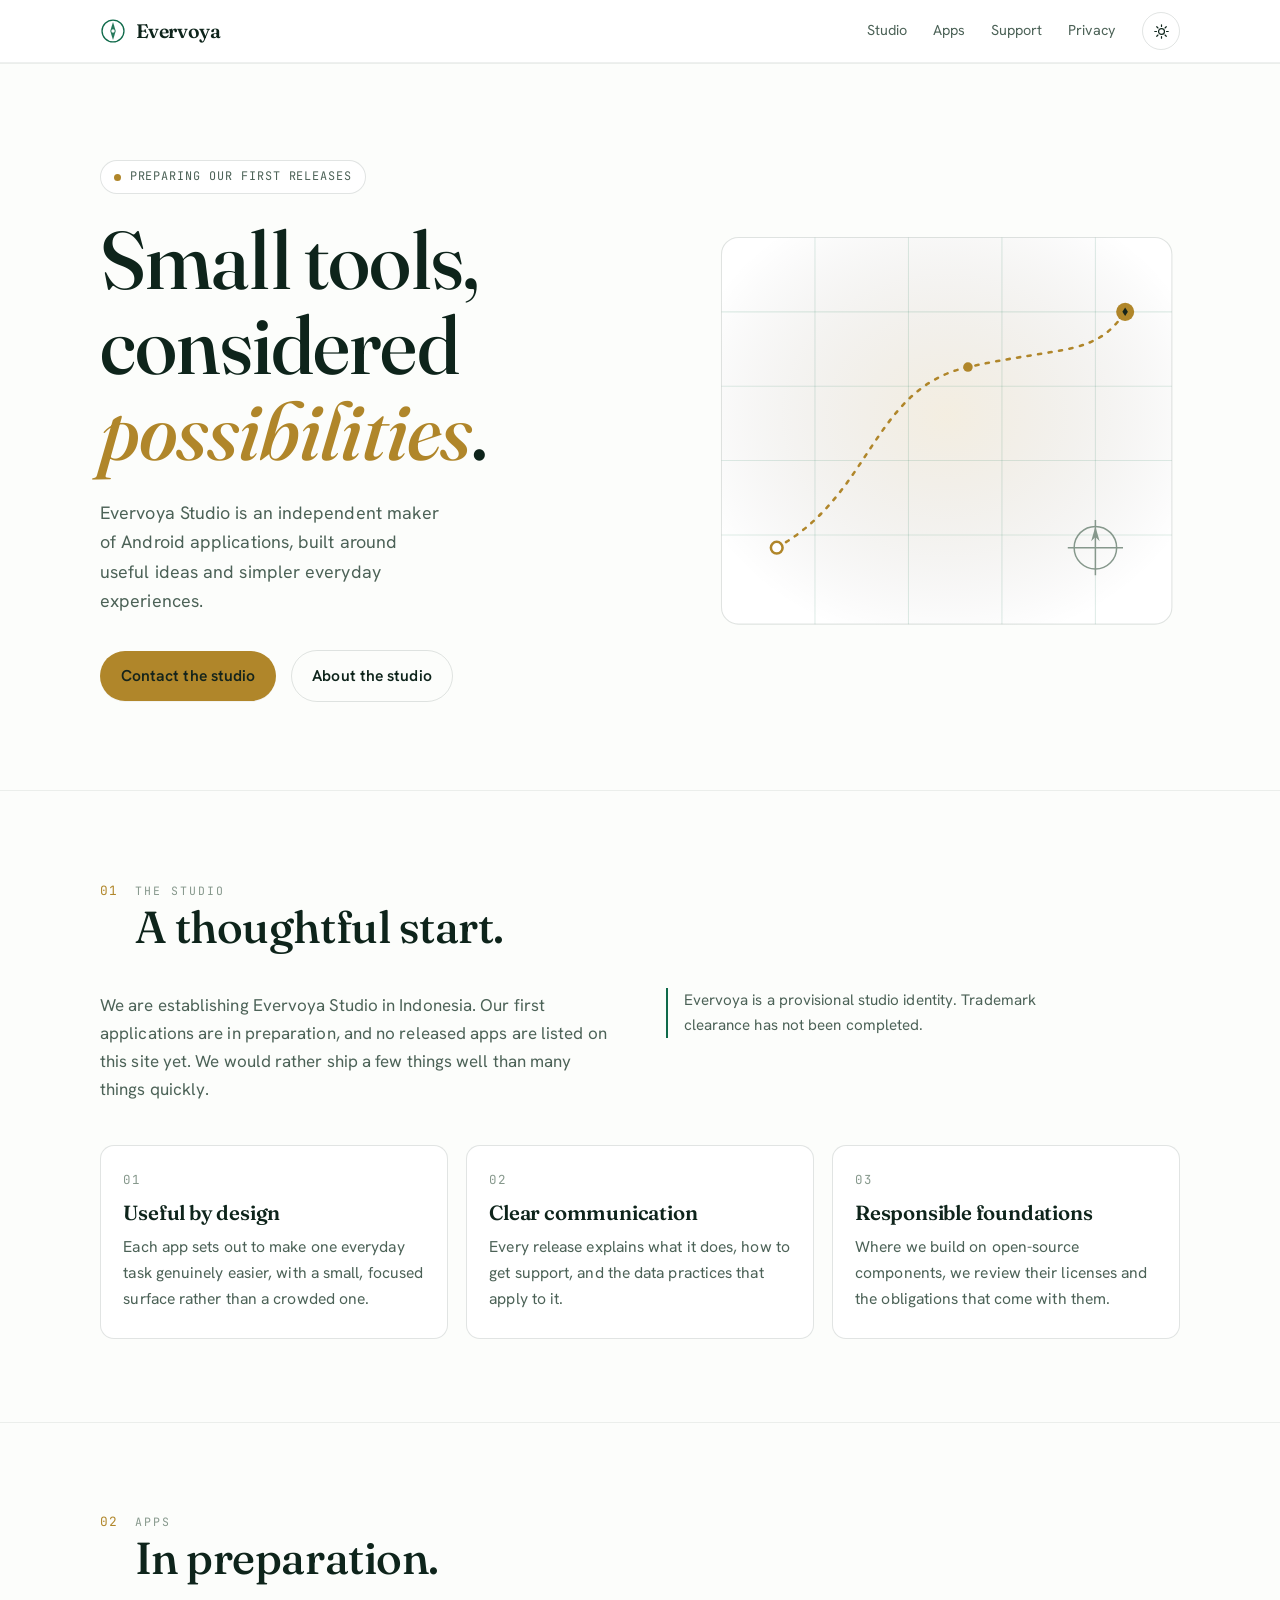
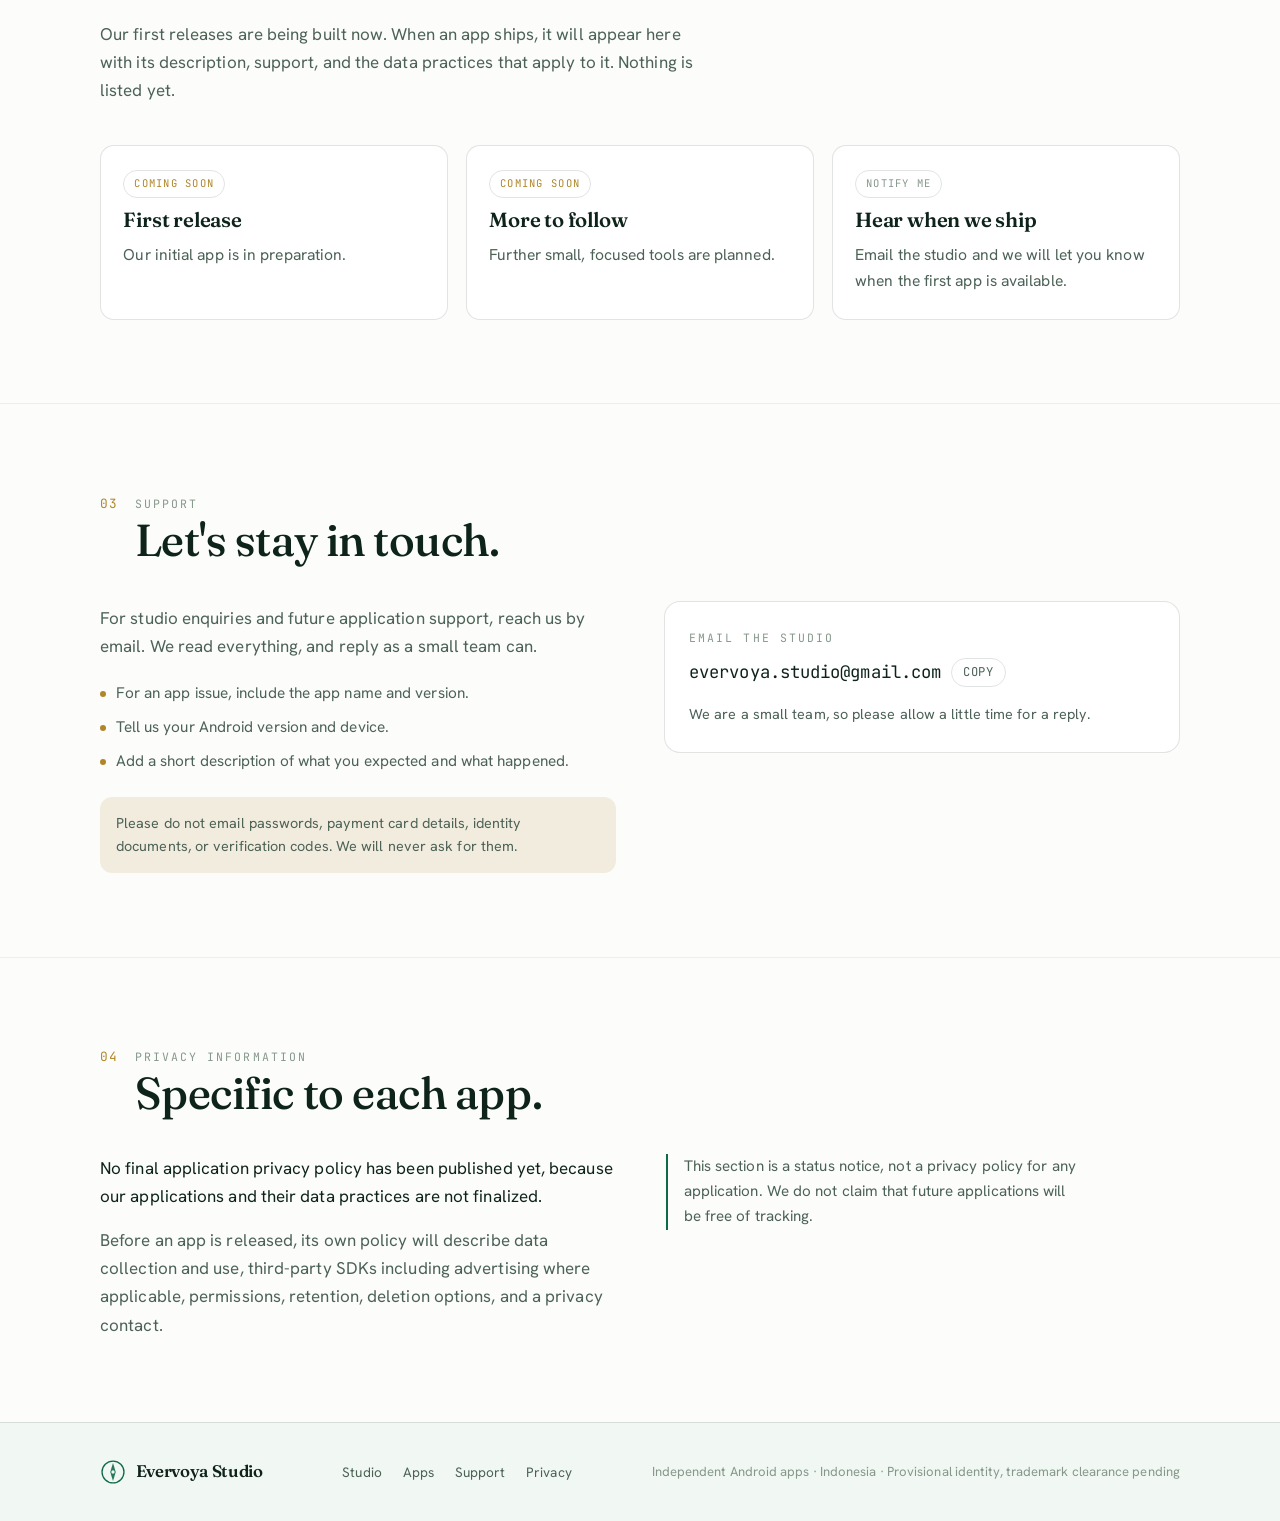
==== index.html @ 3baa5981 "Add Apps (coming soon) section and renumber sections Co-Authored-By: Evervoya Studio <evervoya.studi" ====
<!doctype html>
<html lang="en">
<head>
<meta charset="utf-8">
<meta name="viewport" content="width=device-width, initial-scale=1, viewport-fit=cover">
<meta name="description" content="Evervoya Studio is an independent maker of Android applications, built around useful ideas and simpler everyday experiences.">
<link rel="icon" href="/favicon.svg" type="image/svg+xml">
<meta name="theme-color" content="#FCFDFB" media="(prefers-color-scheme: light)">
<meta name="theme-color" content="#0A1711" media="(prefers-color-scheme: dark)">
<meta property="og:type" content="website">
<meta property="og:site_name" content="Evervoya Studio">
<meta property="og:title" content="Evervoya Studio — Thoughtful everyday apps">
<meta property="og:description" content="An independent maker of Android applications, built around useful ideas and simpler everyday experiences.">
<meta property="og:url" content="https://evervoya.github.io/">
<meta property="og:image" content="https://evervoya.github.io/og-image.png">
<meta property="og:image:width" content="1200">
<meta property="og:image:height" content="630">
<meta property="og:image:alt" content="Evervoya Studio — small tools, considered possibilities.">
<meta name="twitter:card" content="summary_large_image">
<meta name="twitter:title" content="Evervoya Studio">
<meta name="twitter:description" content="Independent Android apps, built around useful ideas and simpler everyday experiences.">
<meta name="twitter:image" content="https://evervoya.github.io/og-image.png">
<style>*{box-sizing:border-box}html{-webkit-text-size-adjust:100%}body{margin:0}img{max-width:100%;height:auto}[hidden]{display:none!important}</style>
<title>Evervoya Studio</title>
<link rel="preconnect" href="https://fonts.googleapis.com">
<link rel="preconnect" href="https://fonts.gstatic.com" crossorigin>
<link rel="stylesheet" href="https://fonts.googleapis.com/css2?family=Fraunces:ital,opsz,wght@0,9..144,400;0,9..144,500;0,9..144,600;1,9..144,400&family=Hanken+Grotesk:wght@400;500;600;700&family=JetBrains+Mono:wght@400;500&display=swap">
<style>
/* Layout: full-width bands, each with an inner .wrap that caps width and holds the side gutter.
   Hero is a two-column grid (statement + navigation-chart motif) that stacks on phones.
   Identity: "voyage" — cool ink grounds, a single warm ember accent, a faint plotted-course chart. */
:root{
  --bg:#FCFDFB; --surface:#FFFFFF; --surface-2:#F1F7F2;
  --fg:#0E241B; --muted:#4C6257; --faint:#86988C;
  --line:rgba(14,36,27,.12); --line-soft:rgba(14,36,27,.065);
  --green:#0F6A4A; --green-soft:rgba(15,106,74,.10);
  --gold:#B0862A; --gold-soft:rgba(176,134,42,.14);
  --accent:#B0862A; --accent-soft:rgba(176,134,42,.14); --on-accent:#15241B;
  --grid:rgba(15,106,74,.13);
  --font-display:"Fraunces",Georgia,"Times New Roman",serif;
  --font-body:"Hanken Grotesk",system-ui,-apple-system,Segoe UI,sans-serif;
  --font-mono:"JetBrains Mono",ui-monospace,SFMono-Regular,Menlo,monospace;
  --maxw:1120px;
}
@media (prefers-color-scheme:dark){:root:not([data-theme="light"]){
  --bg:#0A1711; --surface:#0F1E17; --surface-2:#13251A;
  --fg:#EAF2EC; --muted:#94A89C; --faint:#6F8479;
  --line:rgba(234,242,236,.13); --line-soft:rgba(234,242,236,.07);
  --green:#53B98D; --green-soft:rgba(83,185,141,.14);
  --gold:#D7B458; --gold-soft:rgba(215,180,88,.16);
  --accent:#D7B458; --accent-soft:rgba(215,180,88,.16); --on-accent:#122017;
  --grid:rgba(83,185,141,.12);
  color-scheme:dark;
}}
:root[data-theme="dark"]{
  --bg:#0A1711; --surface:#0F1E17; --surface-2:#13251A;
  --fg:#EAF2EC; --muted:#94A89C; --faint:#6F8479;
  --line:rgba(234,242,236,.13); --line-soft:rgba(234,242,236,.07);
  --green:#53B98D; --green-soft:rgba(83,185,141,.14);
  --gold:#D7B458; --gold-soft:rgba(215,180,88,.16);
  --accent:#D7B458; --accent-soft:rgba(215,180,88,.16); --on-accent:#122017;
  --grid:rgba(83,185,141,.12);
  color-scheme:dark;
}
*{box-sizing:border-box}
body{background:var(--bg);color:var(--fg);font-family:var(--font-body);font-size:1.0625rem;line-height:1.65;-webkit-font-smoothing:antialiased;letter-spacing:.005em}
.wrap{width:100%;max-width:var(--maxw);margin-inline:auto;padding-left:max(20px,env(safe-area-inset-left,0px));padding-right:max(20px,env(safe-area-inset-right,0px))}
h1,h2,h3{font-family:var(--font-display);font-weight:500;text-wrap:balance;line-height:1.05;letter-spacing:-.01em;margin:0}
p{margin:0}
a{color:inherit}
.eyebrow{font-family:var(--font-mono);font-size:.72rem;letter-spacing:.18em;text-transform:uppercase;color:var(--faint)}

/* band painted behind an iOS-style top system bar for the sticky header */
body::before{content:"";position:fixed;inset:0 0 auto;height:env(safe-area-inset-top,0px);z-index:30;background:var(--surface)}

/* header */
header{position:sticky;top:env(safe-area-inset-top,0px);z-index:20;background:color-mix(in srgb,var(--surface) 86%,transparent);backdrop-filter:blur(10px);border-bottom:1px solid var(--line-soft)}
.bar{display:flex;align-items:center;justify-content:space-between;gap:1rem;height:62px}
.brand{display:flex;align-items:center;gap:.6rem;font-family:var(--font-display);font-weight:600;font-size:1.22rem;letter-spacing:-.02em}
.mark{width:26px;height:26px;flex:0 0 auto;color:var(--green)}
nav.links{display:flex;align-items:center;gap:1.6rem}
nav.links a{font-size:.9rem;color:var(--muted);text-decoration:none;transition:color .18s}
nav.links a:hover{color:var(--fg)}
.icon-btn{display:inline-grid;place-items:center;width:38px;height:38px;border:1px solid var(--line);border-radius:999px;background:transparent;color:var(--fg);cursor:pointer;transition:border-color .18s,background .18s}
.icon-btn:hover{border-color:var(--accent);background:var(--accent-soft)}
.icon-btn svg{width:17px;height:17px}
.icon-btn .sun{display:inline}
.icon-btn .moon{display:none}
@media (prefers-color-scheme:dark){:root:not([data-theme="light"]) .icon-btn .sun{display:none}:root:not([data-theme="light"]) .icon-btn .moon{display:inline}}
:root[data-theme="dark"] .icon-btn .sun{display:none}
:root[data-theme="dark"] .icon-btn .moon{display:inline}
:root[data-theme="light"] .icon-btn .sun{display:inline}
:root[data-theme="light"] .icon-btn .moon{display:none}

/* hero */
.hero{padding-block:clamp(3.2rem,8vw,6rem) clamp(3rem,7vw,5.5rem)}
.hero-grid{display:grid;grid-template-columns:1.08fr .92fr;gap:clamp(2rem,5vw,4rem);align-items:center}
.status{display:inline-flex;align-items:center;gap:.55rem;font-family:var(--font-mono);font-size:.74rem;letter-spacing:.08em;text-transform:uppercase;color:var(--muted);border:1px solid var(--line);border-radius:999px;padding:.4rem .8rem;background:var(--surface)}
.status .dot{width:7px;height:7px;border-radius:50%;background:var(--accent);box-shadow:0 0 0 0 var(--accent-soft)}
@media (prefers-reduced-motion:no-preference){.status .dot{animation:pulse 2.6s ease-out infinite}}
@keyframes pulse{0%{box-shadow:0 0 0 0 var(--accent-soft)}70%{box-shadow:0 0 0 9px transparent}100%{box-shadow:0 0 0 0 transparent}}
.hero h1{font-size:clamp(2.7rem,7.2vw,5.1rem);margin-top:1.4rem}
.hero h1 em{font-style:italic;color:var(--accent)}
.lead{margin-top:1.5rem;max-width:34ch;color:var(--muted);font-size:1.12rem}
.cta-row{margin-top:2.1rem;display:flex;flex-wrap:wrap;gap:.9rem;align-items:center}
.btn{display:inline-flex;align-items:center;gap:.5rem;font-weight:600;font-size:.98rem;text-decoration:none;border-radius:999px;padding:.78rem 1.3rem;transition:transform .16s,box-shadow .2s,background .2s}
.btn-primary{background:var(--accent);color:var(--on-accent);box-shadow:0 1px 0 rgba(0,0,0,.04)}
.btn-primary:hover{transform:translateY(-1px);box-shadow:0 8px 22px -10px var(--accent)}
.btn-ghost{color:var(--fg);border:1px solid var(--line)}
.btn-ghost:hover{border-color:var(--accent)}
.chart{width:100%;max-width:100%;height:auto;display:block}

/* sections */
section{border-top:1px solid var(--line-soft)}
.section-pad{padding-block:clamp(3.2rem,7vw,5.2rem)}
.sec-head{display:flex;align-items:baseline;gap:1rem;flex-wrap:wrap;margin-bottom:2.4rem}
.sec-head .num{font-family:var(--font-mono);font-size:.8rem;color:var(--accent);letter-spacing:.1em}
.sec-head h2{font-size:clamp(1.9rem,4.2vw,2.8rem)}
.sec-sub{color:var(--muted);max-width:60ch;margin-top:.2rem}
.lede-grid{display:grid;grid-template-columns:1fr 1fr;gap:clamp(1.6rem,4vw,3.4rem);align-items:start}
.note{font-size:.95rem;color:var(--muted);border-left:2px solid var(--green);padding-left:1rem;max-width:46ch}

/* principles */
.cards{display:grid;grid-template-columns:repeat(3,1fr);gap:1.1rem;margin-top:2.6rem}
.card{background:var(--surface);border:1px solid var(--line);border-radius:14px;padding:1.5rem 1.4rem 1.6rem;display:flex;flex-direction:column;gap:.7rem;min-width:0}
.card .k{font-family:var(--font-mono);font-size:.78rem;color:var(--faint);letter-spacing:.12em}
.card h3{font-size:1.28rem;font-weight:600}
.card p{color:var(--muted);font-size:.98rem}

/* support */
.contact{display:grid;grid-template-columns:1fr 1fr;gap:clamp(1.6rem,4vw,3rem);align-items:start}
.email-card{background:var(--surface);border:1px solid var(--line);border-radius:16px;padding:1.6rem 1.5rem}
.email-card .eyebrow{display:block;margin-bottom:.7rem}
.email-row{display:flex;align-items:center;gap:.6rem;flex-wrap:wrap}
#emailText{font-family:var(--font-mono);font-size:1.08rem;color:var(--fg);word-break:break-all}
.copy{display:inline-flex;align-items:center;gap:.4rem;font-family:var(--font-mono);font-size:.76rem;letter-spacing:.06em;text-transform:uppercase;border:1px solid var(--line);background:transparent;color:var(--muted);border-radius:999px;padding:.34rem .7rem;cursor:pointer;transition:border-color .18s,color .18s}
.copy:hover{border-color:var(--accent);color:var(--fg)}
.checklist{margin:1.3rem 0 0;padding:0;list-style:none;display:flex;flex-direction:column;gap:.55rem}
.checklist li{display:flex;gap:.6rem;align-items:flex-start;color:var(--muted);font-size:.96rem}
.checklist li::before{content:"";width:6px;height:6px;border-radius:50%;background:var(--accent);margin-top:.62rem;flex:0 0 auto}
.warn{margin-top:1.4rem;font-size:.9rem;color:var(--muted);background:var(--accent-soft);border-radius:12px;padding:.9rem 1rem}

/* privacy */
.privacy p+p{margin-top:1rem}
.privacy .muted{color:var(--muted)}

/* footer */
footer{border-top:1px solid var(--line);background:var(--surface-2)}
.foot{display:flex;flex-wrap:wrap;gap:1rem 2rem;justify-content:space-between;align-items:center;padding-block:2.2rem}
.foot small{color:var(--faint);font-size:.82rem}
.foot .brand{font-size:1.05rem}
.foot-links{display:flex;gap:1.3rem}
.foot-links a{font-size:.85rem;color:var(--muted);text-decoration:none}
.foot-links a:hover{color:var(--fg)}

@media (max-width:860px){
  .hero-grid{grid-template-columns:1fr}
  .chart{order:-1;max-width:420px;margin-inline:auto}
  .lede-grid,.contact{grid-template-columns:1fr}
  .cards{grid-template-columns:1fr}
  nav.links a[data-opt]{display:none}
}
:focus-visible{outline:2px solid var(--accent);outline-offset:2px;border-radius:4px}
</style>

</head>
<body>
<header>
  <div class="wrap bar">
    <span class="brand">
      <svg class="mark" viewBox="0 0 32 32" fill="none" aria-hidden="true">
        <circle cx="16" cy="16" r="13.5" stroke="currentColor" stroke-width="1.6"/>
        <path d="M16 5 L19.4 16 L16 27 L12.6 16 Z" fill="currentColor" opacity="0.9"/>
        <circle cx="16" cy="16" r="2.1" style="fill:var(--surface)"/>
      </svg>
      Evervoya
    </span>
    <nav class="links">
      <a href="#studio" data-opt>Studio</a>
      <a href="#apps" data-opt>Apps</a>
      <a href="#support">Support</a>
      <a href="#privacy" data-opt>Privacy</a>
      <button id="theme" class="icon-btn" type="button" aria-label="Switch theme">
        <svg class="sun" viewBox="0 0 24 24" fill="none" stroke="currentColor" stroke-width="1.7" stroke-linecap="round"><circle cx="12" cy="12" r="4.2"/><path d="M12 2.5v2.4M12 19.1v2.4M21.5 12h-2.4M4.9 12H2.5M18.7 5.3l-1.7 1.7M7 17l-1.7 1.7M18.7 18.7 17 17M7 7 5.3 5.3"/></svg>
        <svg class="moon" viewBox="0 0 24 24" fill="none" stroke="currentColor" stroke-width="1.7" stroke-linecap="round" stroke-linejoin="round"><path d="M20 14.5A8 8 0 1 1 9.5 4a6.3 6.3 0 0 0 10.5 10.5Z"/></svg>
      </button>
    </nav>
  </div>
</header>

<main>
  <section class="hero">
    <div class="wrap hero-grid">
      <div class="hero-text">
        <span class="status"><span class="dot"></span>Preparing our first releases</span>
        <h1>Small tools,<br>considered <em>possibilities</em>.</h1>
        <p class="lead">Evervoya Studio is an independent maker of Android applications, built around useful ideas and simpler everyday experiences.</p>
        <div class="cta-row">
          <a class="btn btn-primary" href="#support">Contact the studio</a>
          <a class="btn btn-ghost" href="#studio">About the studio</a>
        </div>
      </div>
      <svg class="chart" viewBox="0 0 440 380" role="img" aria-label="A plotted course across a navigation chart">
        <defs>
          <radialGradient id="halo" cx="50%" cy="46%" r="60%">
            <stop offset="0%" style="stop-color:var(--accent-soft)"/>
            <stop offset="100%" style="stop-color:transparent"/>
          </radialGradient>
        </defs>
        <rect x="8" y="8" width="424" height="364" rx="16" style="fill:var(--surface);stroke:var(--line)"/>
        <rect x="8" y="8" width="424" height="364" rx="16" fill="url(#halo)"/>
        <g style="stroke:var(--grid)" stroke-width="1">
          <line x1="8" y1="78" x2="432" y2="78"/><line x1="8" y1="148" x2="432" y2="148"/>
          <line x1="8" y1="218" x2="432" y2="218"/><line x1="8" y1="288" x2="432" y2="288"/>
          <line x1="96" y1="8" x2="96" y2="372"/><line x1="184" y1="8" x2="184" y2="372"/>
          <line x1="272" y1="8" x2="272" y2="372"/><line x1="360" y1="8" x2="360" y2="372"/>
        </g>
        <path d="M60 300 C 150 250, 150 150, 240 130 S 360 120, 388 78" style="fill:none;stroke:var(--accent)" stroke-width="2.4" stroke-linecap="round" stroke-dasharray="3 7"/>
        <circle cx="60" cy="300" r="5.5" style="fill:var(--surface);stroke:var(--accent)" stroke-width="2.4"/>
        <circle cx="240" cy="130" r="4.5" style="fill:var(--accent)"/>
        <g transform="translate(388 78)">
          <circle r="8.5" style="fill:var(--accent)"/>
          <path d="M0 -4 L2.6 0 L0 4 L-2.6 0 Z" style="fill:var(--on-accent)"/>
        </g>
        <g transform="translate(360 300)" style="stroke:var(--faint);fill:none" stroke-width="1.4">
          <circle r="20"/><path d="M0 -26 L0 26 M-26 0 L26 0"/><path d="M0 -20 L4 -6 L0 -10 L-4 -6 Z" style="fill:var(--faint);stroke:none"/>
        </g>
      </svg>
    </div>
  </section>

  <section id="studio">
    <div class="wrap section-pad">
      <div class="sec-head">
        <span class="num">01</span>
        <div>
          <span class="eyebrow">The studio</span>
          <h2>A thoughtful start.</h2>
        </div>
      </div>
      <div class="lede-grid">
        <p class="sec-sub">We are establishing Evervoya Studio in Indonesia. Our first applications are in preparation, and no released apps are listed on this site yet. We would rather ship a few things well than many things quickly.</p>
        <p class="note">Evervoya is a provisional studio identity. Trademark clearance has not been completed.</p>
      </div>
      <div class="cards">
        <div class="card">
          <span class="k">01</span>
          <h3>Useful by design</h3>
          <p>Each app sets out to make one everyday task genuinely easier, with a small, focused surface rather than a crowded one.</p>
        </div>
        <div class="card">
          <span class="k">02</span>
          <h3>Clear communication</h3>
          <p>Every release explains what it does, how to get support, and the data practices that apply to it.</p>
        </div>
        <div class="card">
          <span class="k">03</span>
          <h3>Responsible foundations</h3>
          <p>Where we build on open-source components, we review their licenses and the obligations that come with them.</p>
        </div>
      </div>
    </div>
  </section>

  <section id="apps">
    <div class="wrap section-pad">
      <div class="sec-head">
        <span class="num">02</span>
        <div>
          <span class="eyebrow">Apps</span>
          <h2>In preparation.</h2>
        </div>
      </div>
      <p class="sec-sub">Our first releases are being built now. When an app ships, it will appear here with its description, support, and the data practices that apply to it. Nothing is listed yet.</p>
      <div class="cards">
        <div class="card">
          <span style="display:inline-flex;align-self:flex-start;font-family:var(--font-mono);font-size:.66rem;letter-spacing:.12em;text-transform:uppercase;color:var(--accent);border:1px solid var(--line);border-radius:999px;padding:.26rem .62rem">Coming soon</span>
          <h3>First release</h3>
          <p>Our initial app is in preparation.</p>
        </div>
        <div class="card">
          <span style="display:inline-flex;align-self:flex-start;font-family:var(--font-mono);font-size:.66rem;letter-spacing:.12em;text-transform:uppercase;color:var(--accent);border:1px solid var(--line);border-radius:999px;padding:.26rem .62rem">Coming soon</span>
          <h3>More to follow</h3>
          <p>Further small, focused tools are planned.</p>
        </div>
        <div class="card">
          <span style="display:inline-flex;align-self:flex-start;font-family:var(--font-mono);font-size:.66rem;letter-spacing:.12em;text-transform:uppercase;color:var(--faint);border:1px solid var(--line);border-radius:999px;padding:.26rem .62rem">Notify me</span>
          <h3>Hear when we ship</h3>
          <p>Email the studio and we will let you know when the first app is available.</p>
        </div>
      </div>
    </div>
  </section>

  <section id="support">
    <div class="wrap section-pad">
      <div class="sec-head">
        <span class="num">03</span>
        <div>
          <span class="eyebrow">Support</span>
          <h2>Let's stay in touch.</h2>
        </div>
      </div>
      <div class="contact">
        <div>
          <p class="sec-sub">For studio enquiries and future application support, reach us by email. We read everything, and reply as a small team can.</p>
          <ul class="checklist">
            <li>For an app issue, include the app name and version.</li>
            <li>Tell us your Android version and device.</li>
            <li>Add a short description of what you expected and what happened.</li>
          </ul>
          <p class="warn">Please do not email passwords, payment card details, identity documents, or verification codes. We will never ask for them.</p>
        </div>
        <div class="email-card">
          <span class="eyebrow">Email the studio</span>
          <div class="email-row">
            <span id="emailText">evervoya.studio@gmail.com</span>
            <button id="copyEmail" class="copy" type="button"><span class="copy-label">Copy</span></button>
          </div>
          <p style="color:var(--muted);font-size:.9rem;margin-top:1rem">We are a small team, so please allow a little time for a reply.</p>
        </div>
      </div>
    </div>
  </section>

  <section id="privacy">
    <div class="wrap section-pad privacy">
      <div class="sec-head">
        <span class="num">04</span>
        <div>
          <span class="eyebrow">Privacy information</span>
          <h2>Specific to each app.</h2>
        </div>
      </div>
      <div class="lede-grid">
        <div>
          <p>No final application privacy policy has been published yet, because our applications and their data practices are not finalized.</p>
          <p class="muted">Before an app is released, its own policy will describe data collection and use, third-party SDKs including advertising where applicable, permissions, retention, deletion options, and a privacy contact.</p>
        </div>
        <p class="note">This section is a status notice, not a privacy policy for any application. We do not claim that future applications will be free of tracking.</p>
      </div>
    </div>
  </section>
</main>

<footer>
  <div class="wrap foot">
    <span class="brand">
      <svg class="mark" viewBox="0 0 32 32" fill="none" aria-hidden="true"><circle cx="16" cy="16" r="13.5" stroke="currentColor" stroke-width="1.6"/><path d="M16 5 L19.4 16 L16 27 L12.6 16 Z" fill="currentColor" opacity="0.9"/><circle cx="16" cy="16" r="2.1" style="fill:var(--surface-2)"/></svg>
      Evervoya Studio
    </span>
    <div class="foot-links">
      <a href="#studio">Studio</a>
      <a href="#apps">Apps</a>
      <a href="#support">Support</a>
      <a href="#privacy">Privacy</a>
    </div>
    <small>Independent Android apps · Indonesia · Provisional identity, trademark clearance pending</small>
  </div>
</footer>

<script>
(function(){
  var root=document.documentElement;
  function stored(){try{return localStorage.getItem('ev-theme')}catch(e){return null}}
  function save(v){try{localStorage.setItem('ev-theme',v)}catch(e){}}
  var s=stored(); if(s==='light'||s==='dark'){root.setAttribute('data-theme',s)}
  function current(){
    var a=root.getAttribute('data-theme'); if(a) return a;
    return (window.matchMedia&&window.matchMedia('(prefers-color-scheme: dark)').matches)?'dark':'light';
  }
  var btn=document.getElementById('theme');
  if(btn) btn.addEventListener('click',function(){
    var next=current()==='dark'?'light':'dark';
    root.setAttribute('data-theme',next); save(next);
  });
  var copy=document.getElementById('copyEmail');
  function selectEmail(){var el=document.getElementById('emailText');if(!el)return;try{var r=document.createRange();r.selectNodeContents(el);var sel=window.getSelection();sel.removeAllRanges();sel.addRange(r)}catch(e){}}
  if(copy) copy.addEventListener('click',function(){
    var email='evervoya.studio@gmail.com';
    var lab=copy.querySelector('.copy-label');
    var done=function(){ if(lab){var o=lab.textContent;lab.textContent='Copied';setTimeout(function(){lab.textContent=o},1600)} };
    if(navigator.clipboard&&navigator.clipboard.writeText){navigator.clipboard.writeText(email).then(done).catch(selectEmail)}else{selectEmail()}
  });
})();
</script>

</body>
</html>
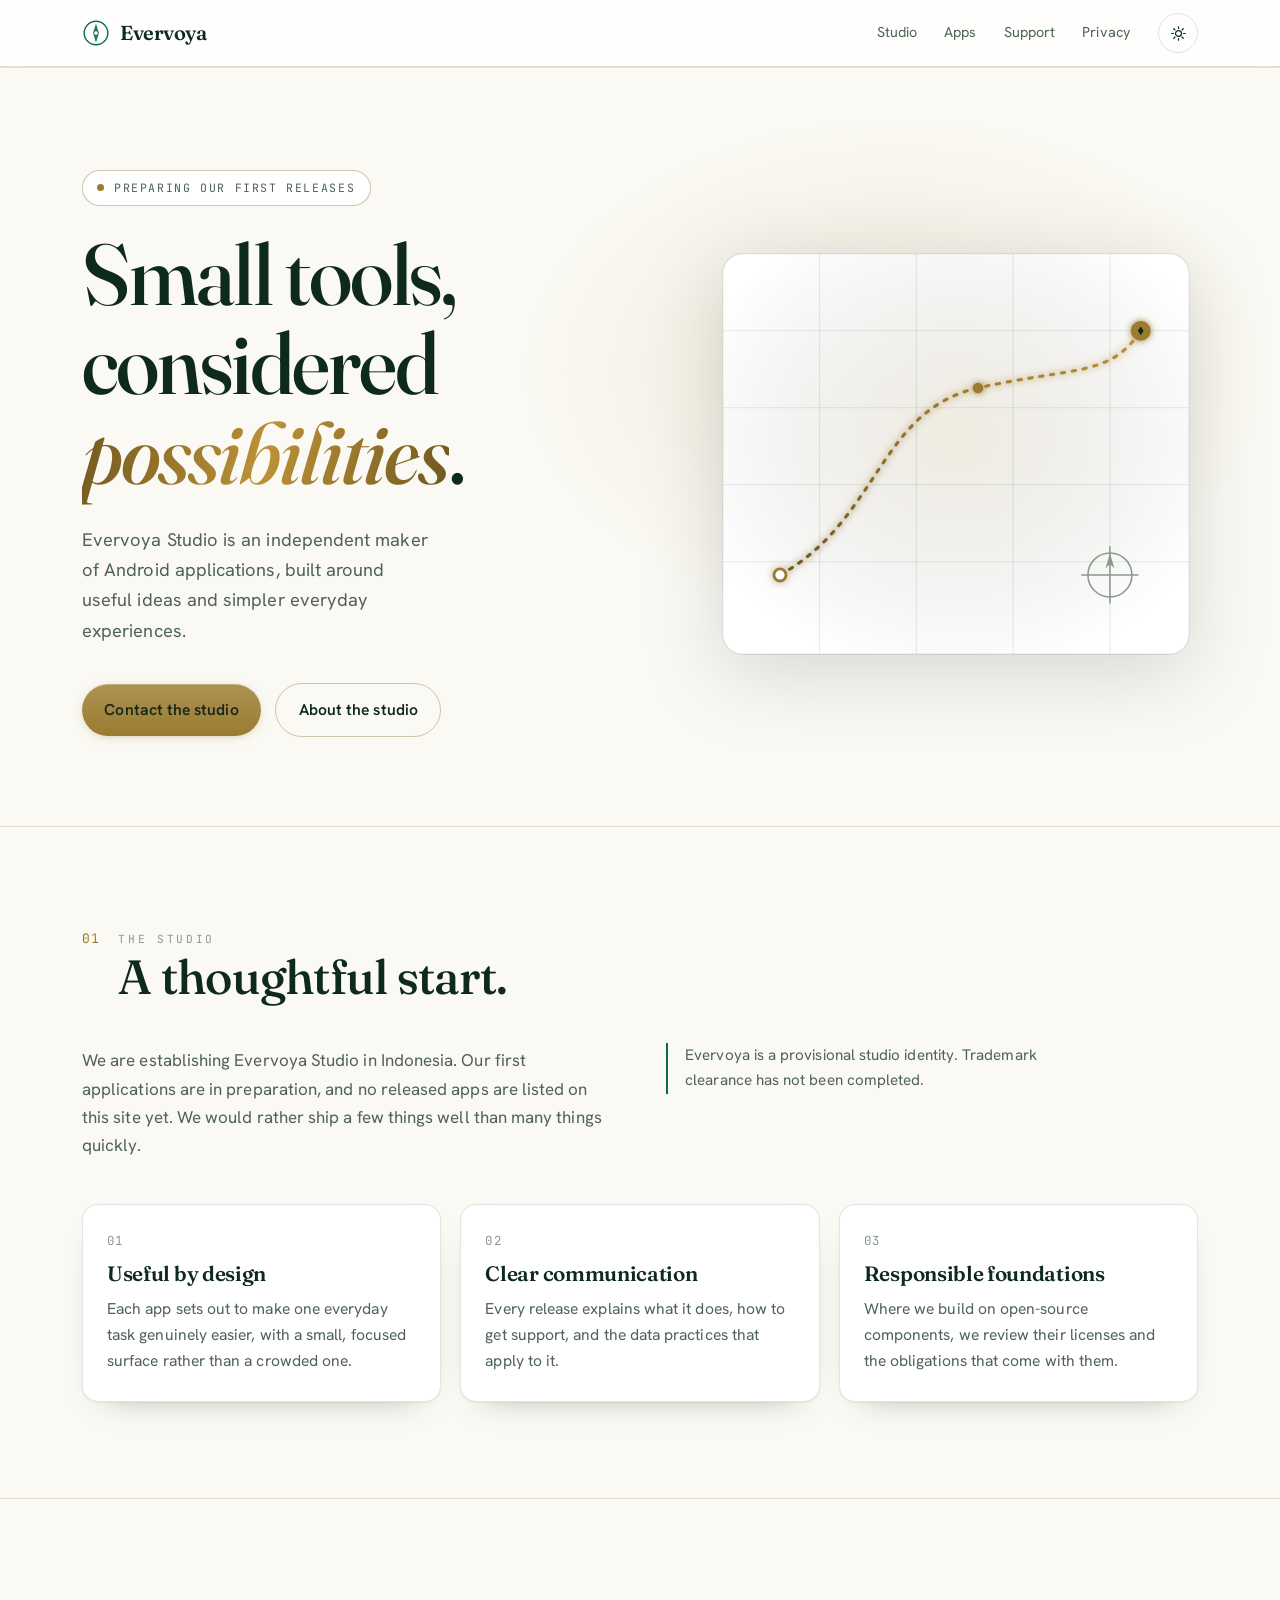
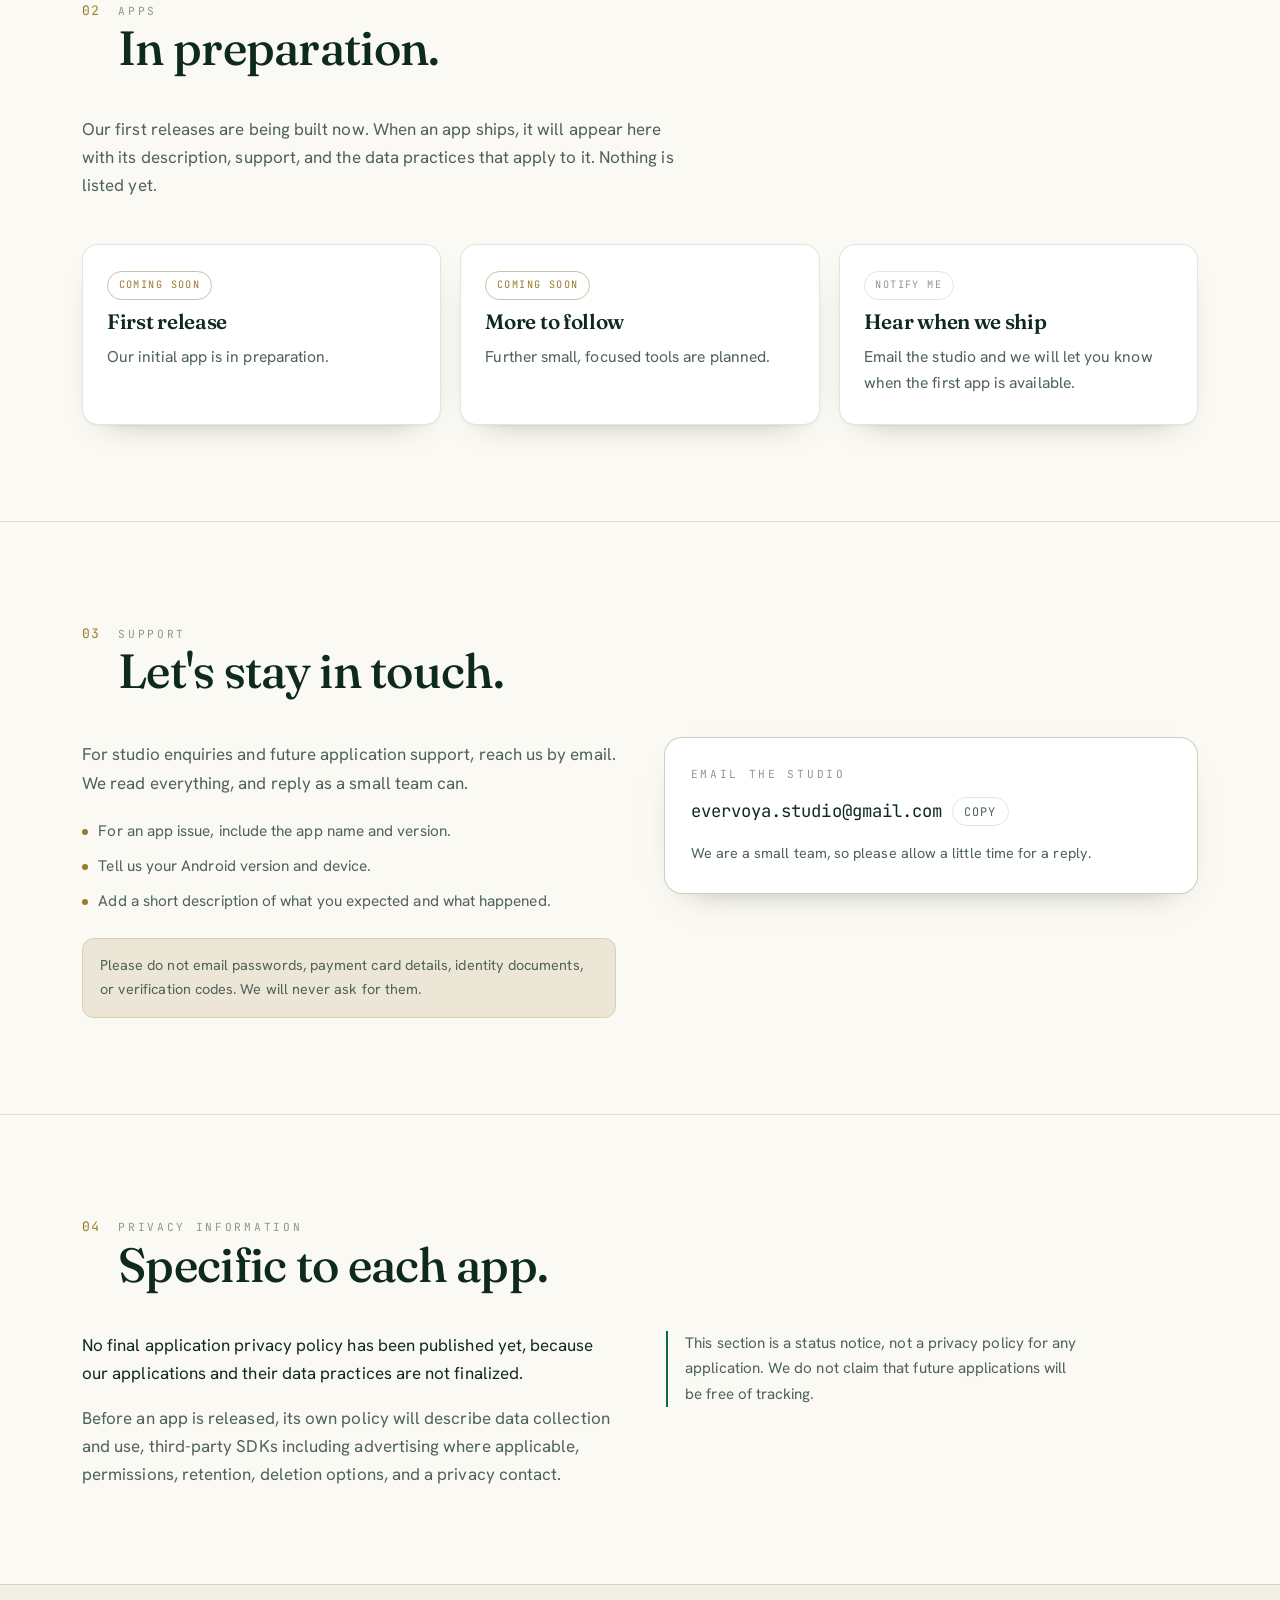
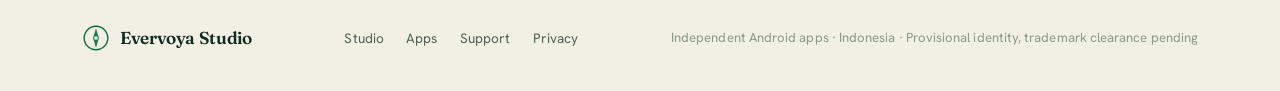
==== commit e338fa2e: "Elevate visual design to a luxe emerald-and-gold identity Deeper jewel-emerald palette, metallic gol" ====
--- a/index.html
+++ b/index.html
@@ -5,8 +5,8 @@
 <meta name="viewport" content="width=device-width, initial-scale=1, viewport-fit=cover">
 <meta name="description" content="Evervoya Studio is an independent maker of Android applications, built around useful ideas and simpler everyday experiences.">
 <link rel="icon" href="/favicon.svg" type="image/svg+xml">
-<meta name="theme-color" content="#FCFDFB" media="(prefers-color-scheme: light)">
-<meta name="theme-color" content="#0A1711" media="(prefers-color-scheme: dark)">
+<meta name="theme-color" content="#FAF9F3" media="(prefers-color-scheme: light)">
+<meta name="theme-color" content="#07140E" media="(prefers-color-scheme: dark)">
 <meta property="og:type" content="website">
 <meta property="og:site_name" content="Evervoya Studio">
 <meta property="og:title" content="Evervoya Studio — Thoughtful everyday apps">
@@ -26,63 +26,72 @@
 <link rel="preconnect" href="https://fonts.gstatic.com" crossorigin>
 <link rel="stylesheet" href="https://fonts.googleapis.com/css2?family=Fraunces:ital,opsz,wght@0,9..144,400;0,9..144,500;0,9..144,600;1,9..144,400&family=Hanken+Grotesk:wght@400;500;600;700&family=JetBrains+Mono:wght@400;500&display=swap">
 <style>
-/* Layout: full-width bands, each with an inner .wrap that caps width and holds the side gutter.
-   Hero is a two-column grid (statement + navigation-chart motif) that stacks on phones.
-   Identity: "voyage" — cool ink grounds, a single warm ember accent, a faint plotted-course chart. */
+/* Luxe identity: emerald jewel grounds, white/ivory, metallic gold foil accents.
+   Full-width bands; each band's inner .wrap caps width and holds the side gutter.
+   Hero = statement + a gilded "prosperity ascent" chart; stacks on phones. */
 :root{
-  --bg:#FCFDFB; --surface:#FFFFFF; --surface-2:#F1F7F2;
-  --fg:#0E241B; --muted:#4C6257; --faint:#86988C;
-  --line:rgba(14,36,27,.12); --line-soft:rgba(14,36,27,.065);
-  --green:#0F6A4A; --green-soft:rgba(15,106,74,.10);
-  --gold:#B0862A; --gold-soft:rgba(176,134,42,.14);
-  --accent:#B0862A; --accent-soft:rgba(176,134,42,.14); --on-accent:#15241B;
-  --grid:rgba(15,106,74,.13);
+  --bg:#FAF9F3; --surface:#FFFFFF; --surface-2:#F2EFE4;
+  --fg:#0E2A1E; --muted:#4E6257; --faint:#8A9A8E;
+  --line:rgba(14,42,30,.12); --line-soft:rgba(14,42,30,.06);
+  --green:#0C6B49; --green-soft:rgba(12,107,73,.10);
+  --gold:#9A7B2E; --gold-soft:rgba(154,123,46,.14);
+  --gold-1:#6F571E; --gold-2:#BC9238;
+  --accent:#9A7B2E; --accent-soft:rgba(154,123,46,.14); --on-accent:#17271B;
+  --grid:rgba(12,107,73,.12);
   --font-display:"Fraunces",Georgia,"Times New Roman",serif;
   --font-body:"Hanken Grotesk",system-ui,-apple-system,Segoe UI,sans-serif;
   --font-mono:"JetBrains Mono",ui-monospace,SFMono-Regular,Menlo,monospace;
-  --maxw:1120px;
+  --maxw:1160px;
 }
 @media (prefers-color-scheme:dark){:root:not([data-theme="light"]){
-  --bg:#0A1711; --surface:#0F1E17; --surface-2:#13251A;
-  --fg:#EAF2EC; --muted:#94A89C; --faint:#6F8479;
-  --line:rgba(234,242,236,.13); --line-soft:rgba(234,242,236,.07);
-  --green:#53B98D; --green-soft:rgba(83,185,141,.14);
-  --gold:#D7B458; --gold-soft:rgba(215,180,88,.16);
-  --accent:#D7B458; --accent-soft:rgba(215,180,88,.16); --on-accent:#122017;
-  --grid:rgba(83,185,141,.12);
+  --bg:#07140E; --surface:#0C1C14; --surface-2:#10251A;
+  --fg:#EDF3EE; --muted:#93A89C; --faint:#6E8378;
+  --line:rgba(237,243,238,.12); --line-soft:rgba(237,243,238,.06);
+  --green:#56C091; --green-soft:rgba(86,192,145,.14);
+  --gold:#D8B45A; --gold-soft:rgba(216,180,90,.16);
+  --gold-1:#C49C40; --gold-2:#F5E39E;
+  --accent:#D8B45A; --accent-soft:rgba(216,180,90,.16); --on-accent:#10201A;
+  --grid:rgba(86,192,145,.11);
   color-scheme:dark;
 }}
 :root[data-theme="dark"]{
-  --bg:#0A1711; --surface:#0F1E17; --surface-2:#13251A;
-  --fg:#EAF2EC; --muted:#94A89C; --faint:#6F8479;
-  --line:rgba(234,242,236,.13); --line-soft:rgba(234,242,236,.07);
-  --green:#53B98D; --green-soft:rgba(83,185,141,.14);
-  --gold:#D7B458; --gold-soft:rgba(215,180,88,.16);
-  --accent:#D7B458; --accent-soft:rgba(215,180,88,.16); --on-accent:#122017;
-  --grid:rgba(83,185,141,.12);
+  --bg:#07140E; --surface:#0C1C14; --surface-2:#10251A;
+  --fg:#EDF3EE; --muted:#93A89C; --faint:#6E8378;
+  --line:rgba(237,243,238,.12); --line-soft:rgba(237,243,238,.06);
+  --green:#56C091; --green-soft:rgba(86,192,145,.14);
+  --gold:#D8B45A; --gold-soft:rgba(216,180,90,.16);
+  --gold-1:#C49C40; --gold-2:#F5E39E;
+  --accent:#D8B45A; --accent-soft:rgba(216,180,90,.16); --on-accent:#10201A;
+  --grid:rgba(86,192,145,.11);
   color-scheme:dark;
 }
 *{box-sizing:border-box}
-body{background:var(--bg);color:var(--fg);font-family:var(--font-body);font-size:1.0625rem;line-height:1.65;-webkit-font-smoothing:antialiased;letter-spacing:.005em}
-.wrap{width:100%;max-width:var(--maxw);margin-inline:auto;padding-left:max(20px,env(safe-area-inset-left,0px));padding-right:max(20px,env(safe-area-inset-right,0px))}
-h1,h2,h3{font-family:var(--font-display);font-weight:500;text-wrap:balance;line-height:1.05;letter-spacing:-.01em;margin:0}
+body{background:var(--bg);color:var(--fg);font-family:var(--font-body);font-size:1.0625rem;line-height:1.66;-webkit-font-smoothing:antialiased;letter-spacing:.004em}
+.wrap{width:100%;max-width:var(--maxw);margin-inline:auto;padding-left:max(22px,env(safe-area-inset-left,0px));padding-right:max(22px,env(safe-area-inset-right,0px))}
+h1,h2,h3{font-family:var(--font-display);font-weight:500;text-wrap:balance;line-height:1.04;letter-spacing:-.015em;margin:0}
 p{margin:0}
 a{color:inherit}
-.eyebrow{font-family:var(--font-mono);font-size:.72rem;letter-spacing:.18em;text-transform:uppercase;color:var(--faint)}
+.eyebrow{font-family:var(--font-mono);font-size:.7rem;letter-spacing:.24em;text-transform:uppercase;color:var(--faint)}
+
+/* gold foil (metallic gradient clipped to text); legible gold fallback if unsupported */
+.foil,.hero h1 em,.sec-head .num{color:var(--gold);background:linear-gradient(104deg,var(--gold-1),var(--gold-2) 50%,var(--gold-1));-webkit-background-clip:text;background-clip:text;-webkit-text-fill-color:transparent}
+.hero h1 em{font-style:italic}
 
 /* band painted behind an iOS-style top system bar for the sticky header */
 body::before{content:"";position:fixed;inset:0 0 auto;height:env(safe-area-inset-top,0px);z-index:30;background:var(--surface)}
 
 /* header */
-header{position:sticky;top:env(safe-area-inset-top,0px);z-index:20;background:color-mix(in srgb,var(--surface) 86%,transparent);backdrop-filter:blur(10px);border-bottom:1px solid var(--line-soft)}
-.bar{display:flex;align-items:center;justify-content:space-between;gap:1rem;height:62px}
-.brand{display:flex;align-items:center;gap:.6rem;font-family:var(--font-display);font-weight:600;font-size:1.22rem;letter-spacing:-.02em}
-.mark{width:26px;height:26px;flex:0 0 auto;color:var(--green)}
-nav.links{display:flex;align-items:center;gap:1.6rem}
-nav.links a{font-size:.9rem;color:var(--muted);text-decoration:none;transition:color .18s}
-nav.links a:hover{color:var(--fg)}
-.icon-btn{display:inline-grid;place-items:center;width:38px;height:38px;border:1px solid var(--line);border-radius:999px;background:transparent;color:var(--fg);cursor:pointer;transition:border-color .18s,background .18s}
-.icon-btn:hover{border-color:var(--accent);background:var(--accent-soft)}
+header{position:sticky;top:env(safe-area-inset-top,0px);z-index:20;background:color-mix(in srgb,var(--surface) 82%,transparent);backdrop-filter:blur(12px);border-bottom:1px solid color-mix(in srgb,var(--gold) 16%,var(--line-soft))}
+.bar{display:flex;align-items:center;justify-content:space-between;gap:1rem;height:66px}
+.brand{display:flex;align-items:center;gap:.62rem;font-family:var(--font-display);font-weight:600;font-size:1.26rem;letter-spacing:-.02em}
+.mark{width:28px;height:28px;flex:0 0 auto;color:var(--green)}
+nav.links{display:flex;align-items:center;gap:1.7rem}
+nav.links a[href]{position:relative;font-size:.9rem;color:var(--muted);text-decoration:none;transition:color .18s}
+nav.links a[href]::after{content:"";position:absolute;left:0;right:100%;bottom:-5px;height:1px;background:var(--gold);transition:right .28s ease}
+nav.links a[href]:hover{color:var(--fg)}
+nav.links a[href]:hover::after{right:0}
+.icon-btn{display:inline-grid;place-items:center;width:40px;height:40px;border:1px solid var(--line);border-radius:999px;background:transparent;color:var(--fg);cursor:pointer;transition:border-color .18s,background .18s}
+.icon-btn:hover{border-color:color-mix(in srgb,var(--gold) 55%,var(--line));background:var(--gold-soft)}
 .icon-btn svg{width:17px;height:17px}
 .icon-btn .sun{display:inline}
 .icon-btn .moon{display:none}
@@ -93,74 +102,80 @@
 :root[data-theme="light"] .icon-btn .moon{display:none}
 
 /* hero */
-.hero{padding-block:clamp(3.2rem,8vw,6rem) clamp(3rem,7vw,5.5rem)}
-.hero-grid{display:grid;grid-template-columns:1.08fr .92fr;gap:clamp(2rem,5vw,4rem);align-items:center}
-.status{display:inline-flex;align-items:center;gap:.55rem;font-family:var(--font-mono);font-size:.74rem;letter-spacing:.08em;text-transform:uppercase;color:var(--muted);border:1px solid var(--line);border-radius:999px;padding:.4rem .8rem;background:var(--surface)}
-.status .dot{width:7px;height:7px;border-radius:50%;background:var(--accent);box-shadow:0 0 0 0 var(--accent-soft)}
-@media (prefers-reduced-motion:no-preference){.status .dot{animation:pulse 2.6s ease-out infinite}}
-@keyframes pulse{0%{box-shadow:0 0 0 0 var(--accent-soft)}70%{box-shadow:0 0 0 9px transparent}100%{box-shadow:0 0 0 0 transparent}}
-.hero h1{font-size:clamp(2.7rem,7.2vw,5.1rem);margin-top:1.4rem}
-.hero h1 em{font-style:italic;color:var(--accent)}
-.lead{margin-top:1.5rem;max-width:34ch;color:var(--muted);font-size:1.12rem}
-.cta-row{margin-top:2.1rem;display:flex;flex-wrap:wrap;gap:.9rem;align-items:center}
-.btn{display:inline-flex;align-items:center;gap:.5rem;font-weight:600;font-size:.98rem;text-decoration:none;border-radius:999px;padding:.78rem 1.3rem;transition:transform .16s,box-shadow .2s,background .2s}
-.btn-primary{background:var(--accent);color:var(--on-accent);box-shadow:0 1px 0 rgba(0,0,0,.04)}
-.btn-primary:hover{transform:translateY(-1px);box-shadow:0 8px 22px -10px var(--accent)}
-.btn-ghost{color:var(--fg);border:1px solid var(--line)}
-.btn-ghost:hover{border-color:var(--accent)}
-.chart{width:100%;max-width:100%;height:auto;display:block}
+.hero{position:relative;padding-block:clamp(3.6rem,8vw,6.5rem) clamp(3.4rem,7vw,6rem)}
+.hero::before{content:"";position:absolute;inset:0;pointer-events:none;background:radial-gradient(42% 48% at 70% 40%,color-mix(in srgb,var(--gold) 13%,transparent),transparent 70%);z-index:0}
+.hero>.wrap{position:relative;z-index:1}
+.hero-grid{display:grid;grid-template-columns:1.08fr .92fr;gap:clamp(2rem,5vw,4.2rem);align-items:center}
+.status{display:inline-flex;align-items:center;gap:.6rem;font-family:var(--font-mono);font-size:.72rem;letter-spacing:.14em;text-transform:uppercase;color:var(--muted);border:1px solid color-mix(in srgb,var(--gold) 30%,var(--line));border-radius:999px;padding:.44rem .9rem;background:var(--surface)}
+.status .dot{width:7px;height:7px;border-radius:50%;background:var(--gold);box-shadow:0 0 0 0 var(--gold-soft)}
+@media (prefers-reduced-motion:no-preference){.status .dot{animation:pulse 2.8s ease-out infinite}}
+@keyframes pulse{0%{box-shadow:0 0 0 0 var(--gold-soft)}70%{box-shadow:0 0 0 9px transparent}100%{box-shadow:0 0 0 0 transparent}}
+.hero h1{font-size:clamp(2.9rem,7.6vw,5.4rem);margin-top:1.5rem;letter-spacing:-.025em}
+.lead{margin-top:1.6rem;max-width:35ch;color:var(--muted);font-size:1.14rem}
+.cta-row{margin-top:2.3rem;display:flex;flex-wrap:wrap;gap:.9rem;align-items:center}
+.btn{display:inline-flex;align-items:center;gap:.5rem;font-weight:600;font-size:.98rem;text-decoration:none;border-radius:999px;padding:.82rem 1.4rem;transition:transform .16s,box-shadow .22s,border-color .2s}
+.btn-primary{background:linear-gradient(180deg,color-mix(in srgb,var(--gold) 82%,#fff),var(--gold));color:var(--on-accent);box-shadow:0 2px 12px -5px color-mix(in srgb,var(--gold) 65%,transparent),inset 0 1px 0 rgba(255,255,255,.28)}
+.btn-primary:hover{transform:translateY(-1px);box-shadow:0 12px 28px -10px var(--gold),inset 0 1px 0 rgba(255,255,255,.34)}
+.btn-ghost{color:var(--fg);border:1px solid color-mix(in srgb,var(--gold) 26%,var(--line))}
+.btn-ghost:hover{border-color:color-mix(in srgb,var(--gold) 60%,var(--line));transform:translateY(-1px)}
+.chart{width:100%;max-width:100%;height:auto;display:block;filter:drop-shadow(0 18px 40px rgba(0,0,0,.14))}
 
 /* sections */
-section{border-top:1px solid var(--line-soft)}
-.section-pad{padding-block:clamp(3.2rem,7vw,5.2rem)}
-.sec-head{display:flex;align-items:baseline;gap:1rem;flex-wrap:wrap;margin-bottom:2.4rem}
-.sec-head .num{font-family:var(--font-mono);font-size:.8rem;color:var(--accent);letter-spacing:.1em}
-.sec-head h2{font-size:clamp(1.9rem,4.2vw,2.8rem)}
+section{border-top:1px solid color-mix(in srgb,var(--gold) 22%,transparent)}
+.section-pad{padding-block:clamp(3.6rem,7.5vw,6rem)}
+.sec-head{display:flex;align-items:baseline;gap:1.1rem;flex-wrap:wrap;margin-bottom:2.6rem}
+.sec-head .num{font-family:var(--font-mono);font-size:.82rem;letter-spacing:.1em}
+.sec-head h2{font-size:clamp(2rem,4.4vw,3rem)}
 .sec-sub{color:var(--muted);max-width:60ch;margin-top:.2rem}
-.lede-grid{display:grid;grid-template-columns:1fr 1fr;gap:clamp(1.6rem,4vw,3.4rem);align-items:start}
-.note{font-size:.95rem;color:var(--muted);border-left:2px solid var(--green);padding-left:1rem;max-width:46ch}
-
-/* principles */
-.cards{display:grid;grid-template-columns:repeat(3,1fr);gap:1.1rem;margin-top:2.6rem}
-.card{background:var(--surface);border:1px solid var(--line);border-radius:14px;padding:1.5rem 1.4rem 1.6rem;display:flex;flex-direction:column;gap:.7rem;min-width:0}
+.lede-grid{display:grid;grid-template-columns:1fr 1fr;gap:clamp(1.6rem,4vw,3.6rem);align-items:start}
+.note{font-size:.95rem;color:var(--muted);border-left:2px solid var(--green);padding-left:1.1rem;max-width:46ch}
+
+/* cards */
+.cards{display:grid;grid-template-columns:repeat(3,1fr);gap:1.2rem;margin-top:2.8rem}
+.card{position:relative;background:var(--surface);border:1px solid var(--line);border-radius:16px;padding:1.6rem 1.5rem 1.7rem;display:flex;flex-direction:column;gap:.72rem;min-width:0;box-shadow:0 1px 2px rgba(0,0,0,.04),0 14px 34px -24px rgba(0,0,0,.4);transition:transform .22s ease,box-shadow .22s ease,border-color .22s ease}
+.card::before{content:"";position:absolute;inset:0 0 auto;height:2px;border-radius:16px 16px 0 0;background:linear-gradient(90deg,transparent,color-mix(in srgb,var(--gold) 75%,transparent),transparent);opacity:0;transition:opacity .25s ease}
+.card:hover{transform:translateY(-3px);border-color:color-mix(in srgb,var(--gold) 38%,var(--line));box-shadow:0 1px 2px rgba(0,0,0,.05),0 22px 46px -24px rgba(0,0,0,.5)}
+.card:hover::before{opacity:1}
 .card .k{font-family:var(--font-mono);font-size:.78rem;color:var(--faint);letter-spacing:.12em}
-.card h3{font-size:1.28rem;font-weight:600}
+.card h3{font-size:1.3rem;font-weight:600}
 .card p{color:var(--muted);font-size:.98rem}
+.chip{display:inline-flex;align-self:flex-start;font-family:var(--font-mono);font-size:.64rem;letter-spacing:.14em;text-transform:uppercase;color:var(--gold);border:1px solid color-mix(in srgb,var(--gold) 34%,var(--line));border-radius:999px;padding:.3rem .66rem}
+.chip.mute{color:var(--faint);border-color:var(--line)}
 
 /* support */
 .contact{display:grid;grid-template-columns:1fr 1fr;gap:clamp(1.6rem,4vw,3rem);align-items:start}
-.email-card{background:var(--surface);border:1px solid var(--line);border-radius:16px;padding:1.6rem 1.5rem}
-.email-card .eyebrow{display:block;margin-bottom:.7rem}
+.email-card{position:relative;background:var(--surface);border:1px solid color-mix(in srgb,var(--gold) 20%,var(--line));border-radius:18px;padding:1.7rem 1.6rem;box-shadow:0 14px 34px -26px rgba(0,0,0,.5)}
+.email-card .eyebrow{display:block;margin-bottom:.8rem}
 .email-row{display:flex;align-items:center;gap:.6rem;flex-wrap:wrap}
 #emailText{font-family:var(--font-mono);font-size:1.08rem;color:var(--fg);word-break:break-all}
-.copy{display:inline-flex;align-items:center;gap:.4rem;font-family:var(--font-mono);font-size:.76rem;letter-spacing:.06em;text-transform:uppercase;border:1px solid var(--line);background:transparent;color:var(--muted);border-radius:999px;padding:.34rem .7rem;cursor:pointer;transition:border-color .18s,color .18s}
-.copy:hover{border-color:var(--accent);color:var(--fg)}
-.checklist{margin:1.3rem 0 0;padding:0;list-style:none;display:flex;flex-direction:column;gap:.55rem}
-.checklist li{display:flex;gap:.6rem;align-items:flex-start;color:var(--muted);font-size:.96rem}
-.checklist li::before{content:"";width:6px;height:6px;border-radius:50%;background:var(--accent);margin-top:.62rem;flex:0 0 auto}
-.warn{margin-top:1.4rem;font-size:.9rem;color:var(--muted);background:var(--accent-soft);border-radius:12px;padding:.9rem 1rem}
+.copy{display:inline-flex;align-items:center;gap:.4rem;font-family:var(--font-mono);font-size:.74rem;letter-spacing:.08em;text-transform:uppercase;border:1px solid var(--line);background:transparent;color:var(--muted);border-radius:999px;padding:.36rem .72rem;cursor:pointer;transition:border-color .18s,color .18s}
+.copy:hover{border-color:color-mix(in srgb,var(--gold) 55%,var(--line));color:var(--fg)}
+.checklist{margin:1.4rem 0 0;padding:0;list-style:none;display:flex;flex-direction:column;gap:.58rem}
+.checklist li{display:flex;gap:.65rem;align-items:flex-start;color:var(--muted);font-size:.96rem}
+.checklist li::before{content:"";width:6px;height:6px;border-radius:50%;background:var(--gold);margin-top:.62rem;flex:0 0 auto}
+.warn{margin-top:1.5rem;font-size:.9rem;color:var(--muted);background:var(--gold-soft);border:1px solid color-mix(in srgb,var(--gold) 22%,transparent);border-radius:12px;padding:.95rem 1.05rem}
 
 /* privacy */
 .privacy p+p{margin-top:1rem}
 .privacy .muted{color:var(--muted)}
 
 /* footer */
-footer{border-top:1px solid var(--line);background:var(--surface-2)}
-.foot{display:flex;flex-wrap:wrap;gap:1rem 2rem;justify-content:space-between;align-items:center;padding-block:2.2rem}
+footer{border-top:1px solid color-mix(in srgb,var(--gold) 24%,transparent);background:var(--surface-2)}
+.foot{display:flex;flex-wrap:wrap;gap:1rem 2rem;justify-content:space-between;align-items:center;padding-block:2.4rem}
 .foot small{color:var(--faint);font-size:.82rem}
-.foot .brand{font-size:1.05rem}
-.foot-links{display:flex;gap:1.3rem}
-.foot-links a{font-size:.85rem;color:var(--muted);text-decoration:none}
+.foot .brand{font-size:1.08rem}
+.foot-links{display:flex;gap:1.4rem}
+.foot-links a{font-size:.85rem;color:var(--muted);text-decoration:none;transition:color .18s}
 .foot-links a:hover{color:var(--fg)}
 
 @media (max-width:860px){
   .hero-grid{grid-template-columns:1fr}
-  .chart{order:-1;max-width:420px;margin-inline:auto}
+  .chart{order:-1;max-width:440px;margin-inline:auto}
   .lede-grid,.contact{grid-template-columns:1fr}
   .cards{grid-template-columns:1fr}
   nav.links a[data-opt]{display:none}
 }
-:focus-visible{outline:2px solid var(--accent);outline-offset:2px;border-radius:4px}
+:focus-visible{outline:2px solid var(--gold);outline-offset:2px;border-radius:4px}
 </style>
 
 </head>
@@ -200,27 +215,37 @@
           <a class="btn btn-ghost" href="#studio">About the studio</a>
         </div>
       </div>
-      <svg class="chart" viewBox="0 0 440 380" role="img" aria-label="A plotted course across a navigation chart">
+      <svg class="chart" viewBox="0 0 440 380" role="img" aria-label="A gilded course rising across a navigation chart">
         <defs>
           <radialGradient id="halo" cx="50%" cy="46%" r="60%">
-            <stop offset="0%" style="stop-color:var(--accent-soft)"/>
+            <stop offset="0%" style="stop-color:var(--gold-soft)"/>
             <stop offset="100%" style="stop-color:transparent"/>
           </radialGradient>
+          <linearGradient id="goldline" x1="0" y1="1" x2="1" y2="0">
+            <stop offset="0" style="stop-color:var(--gold-1)"/>
+            <stop offset="1" style="stop-color:var(--gold-2)"/>
+          </linearGradient>
+          <filter id="glow" x="-30%" y="-30%" width="160%" height="160%">
+            <feGaussianBlur stdDeviation="3.2" result="b"/>
+            <feMerge><feMergeNode in="b"/><feMergeNode in="SourceGraphic"/></feMerge>
+          </filter>
         </defs>
-        <rect x="8" y="8" width="424" height="364" rx="16" style="fill:var(--surface);stroke:var(--line)"/>
-        <rect x="8" y="8" width="424" height="364" rx="16" fill="url(#halo)"/>
+        <rect x="8" y="8" width="424" height="364" rx="18" style="fill:var(--surface);stroke:var(--line)"/>
+        <rect x="8" y="8" width="424" height="364" rx="18" fill="url(#halo)"/>
         <g style="stroke:var(--grid)" stroke-width="1">
           <line x1="8" y1="78" x2="432" y2="78"/><line x1="8" y1="148" x2="432" y2="148"/>
           <line x1="8" y1="218" x2="432" y2="218"/><line x1="8" y1="288" x2="432" y2="288"/>
           <line x1="96" y1="8" x2="96" y2="372"/><line x1="184" y1="8" x2="184" y2="372"/>
           <line x1="272" y1="8" x2="272" y2="372"/><line x1="360" y1="8" x2="360" y2="372"/>
         </g>
-        <path d="M60 300 C 150 250, 150 150, 240 130 S 360 120, 388 78" style="fill:none;stroke:var(--accent)" stroke-width="2.4" stroke-linecap="round" stroke-dasharray="3 7"/>
-        <circle cx="60" cy="300" r="5.5" style="fill:var(--surface);stroke:var(--accent)" stroke-width="2.4"/>
-        <circle cx="240" cy="130" r="4.5" style="fill:var(--accent)"/>
-        <g transform="translate(388 78)">
-          <circle r="8.5" style="fill:var(--accent)"/>
-          <path d="M0 -4 L2.6 0 L0 4 L-2.6 0 Z" style="fill:var(--on-accent)"/>
+        <g filter="url(#glow)">
+          <path d="M60 300 C 150 250, 150 150, 240 130 S 360 120, 388 78" style="fill:none;stroke:url(#goldline)" stroke-width="2.8" stroke-linecap="round" stroke-dasharray="3 7"/>
+          <circle cx="60" cy="300" r="5.5" style="fill:var(--surface);stroke:var(--gold)" stroke-width="2.6"/>
+          <circle cx="240" cy="130" r="4.8" style="fill:var(--gold)"/>
+          <g transform="translate(388 78)">
+            <circle r="9" style="fill:var(--gold)"/>
+            <path d="M0 -4 L2.6 0 L0 4 L-2.6 0 Z" style="fill:var(--on-accent)"/>
+          </g>
         </g>
         <g transform="translate(360 300)" style="stroke:var(--faint);fill:none" stroke-width="1.4">
           <circle r="20"/><path d="M0 -26 L0 26 M-26 0 L26 0"/><path d="M0 -20 L4 -6 L0 -10 L-4 -6 Z" style="fill:var(--faint);stroke:none"/>
@@ -274,17 +299,17 @@
       <p class="sec-sub">Our first releases are being built now. When an app ships, it will appear here with its description, support, and the data practices that apply to it. Nothing is listed yet.</p>
       <div class="cards">
         <div class="card">
-          <span style="display:inline-flex;align-self:flex-start;font-family:var(--font-mono);font-size:.66rem;letter-spacing:.12em;text-transform:uppercase;color:var(--accent);border:1px solid var(--line);border-radius:999px;padding:.26rem .62rem">Coming soon</span>
+          <span class="chip">Coming soon</span>
           <h3>First release</h3>
           <p>Our initial app is in preparation.</p>
         </div>
         <div class="card">
-          <span style="display:inline-flex;align-self:flex-start;font-family:var(--font-mono);font-size:.66rem;letter-spacing:.12em;text-transform:uppercase;color:var(--accent);border:1px solid var(--line);border-radius:999px;padding:.26rem .62rem">Coming soon</span>
+          <span class="chip">Coming soon</span>
           <h3>More to follow</h3>
           <p>Further small, focused tools are planned.</p>
         </div>
         <div class="card">
-          <span style="display:inline-flex;align-self:flex-start;font-family:var(--font-mono);font-size:.66rem;letter-spacing:.12em;text-transform:uppercase;color:var(--faint);border:1px solid var(--line);border-radius:999px;padding:.26rem .62rem">Notify me</span>
+          <span class="chip mute">Notify me</span>
           <h3>Hear when we ship</h3>
           <p>Email the studio and we will let you know when the first app is available.</p>
         </div>
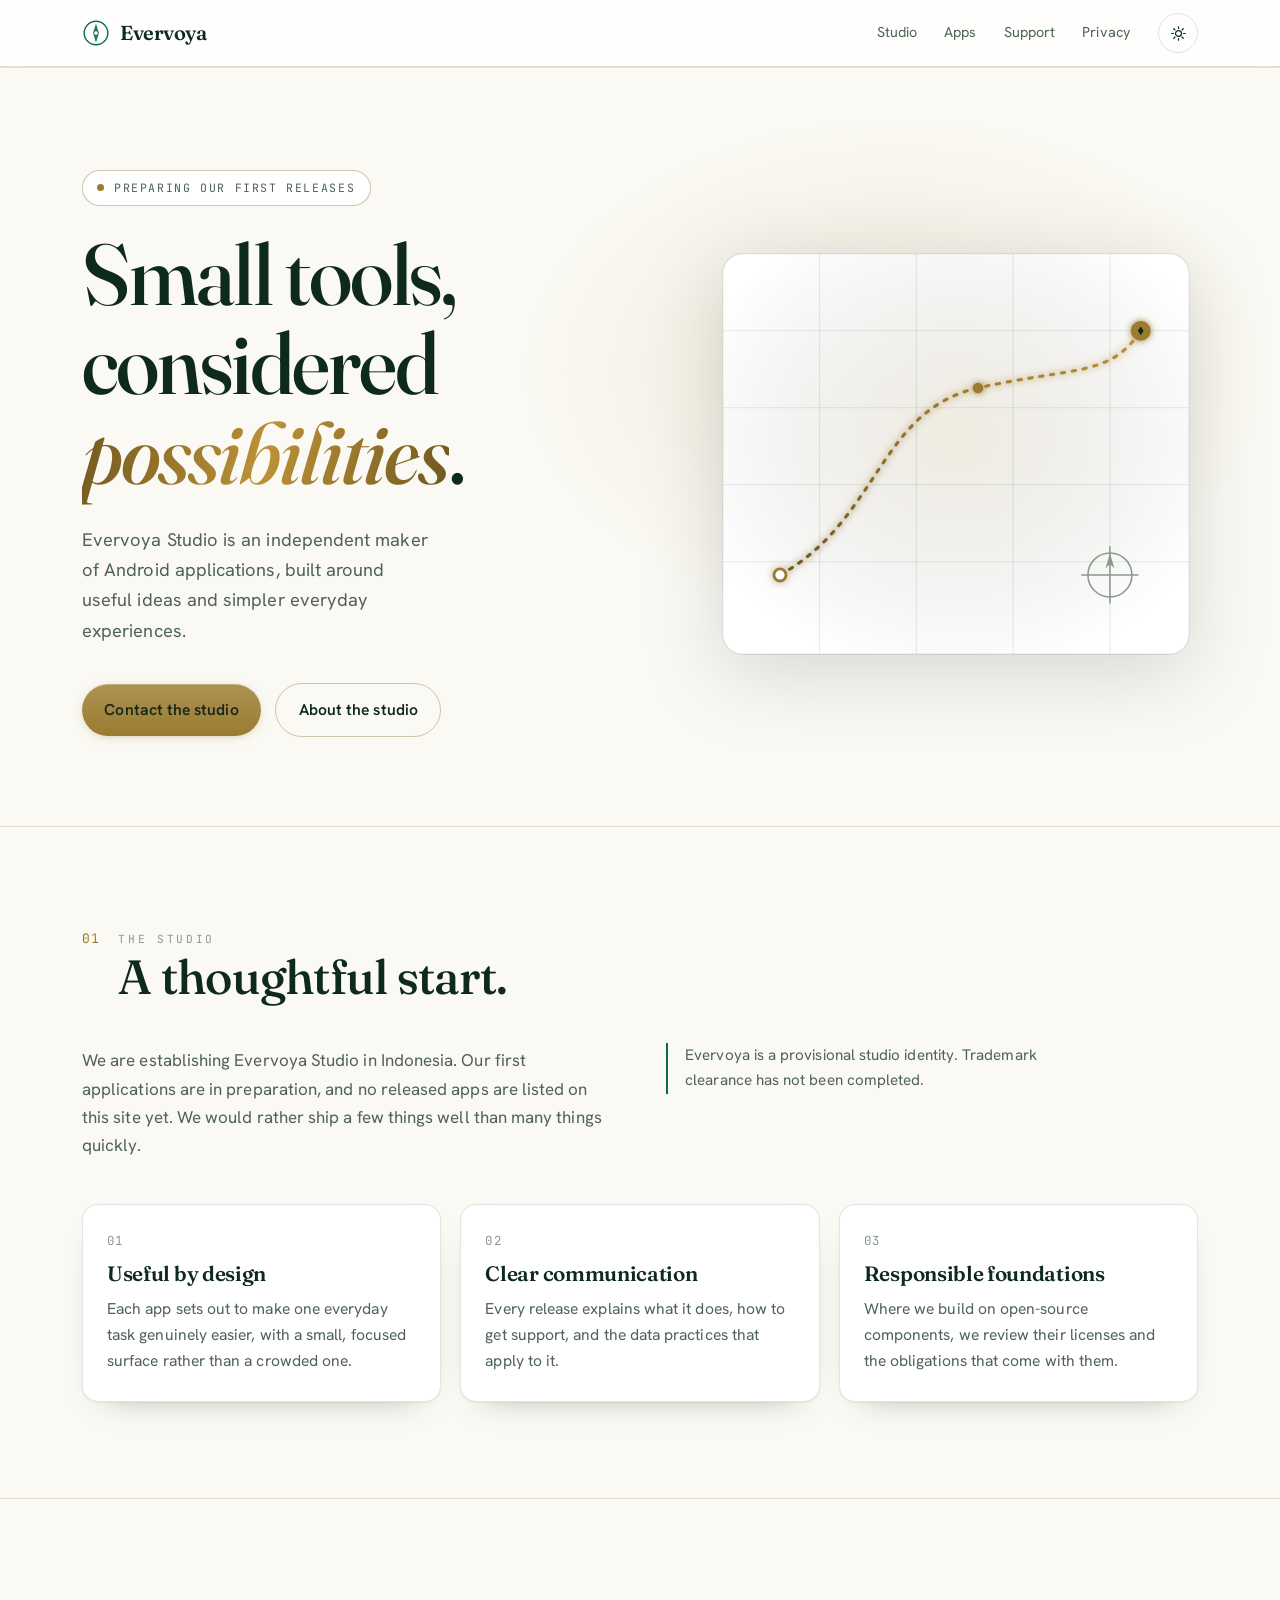
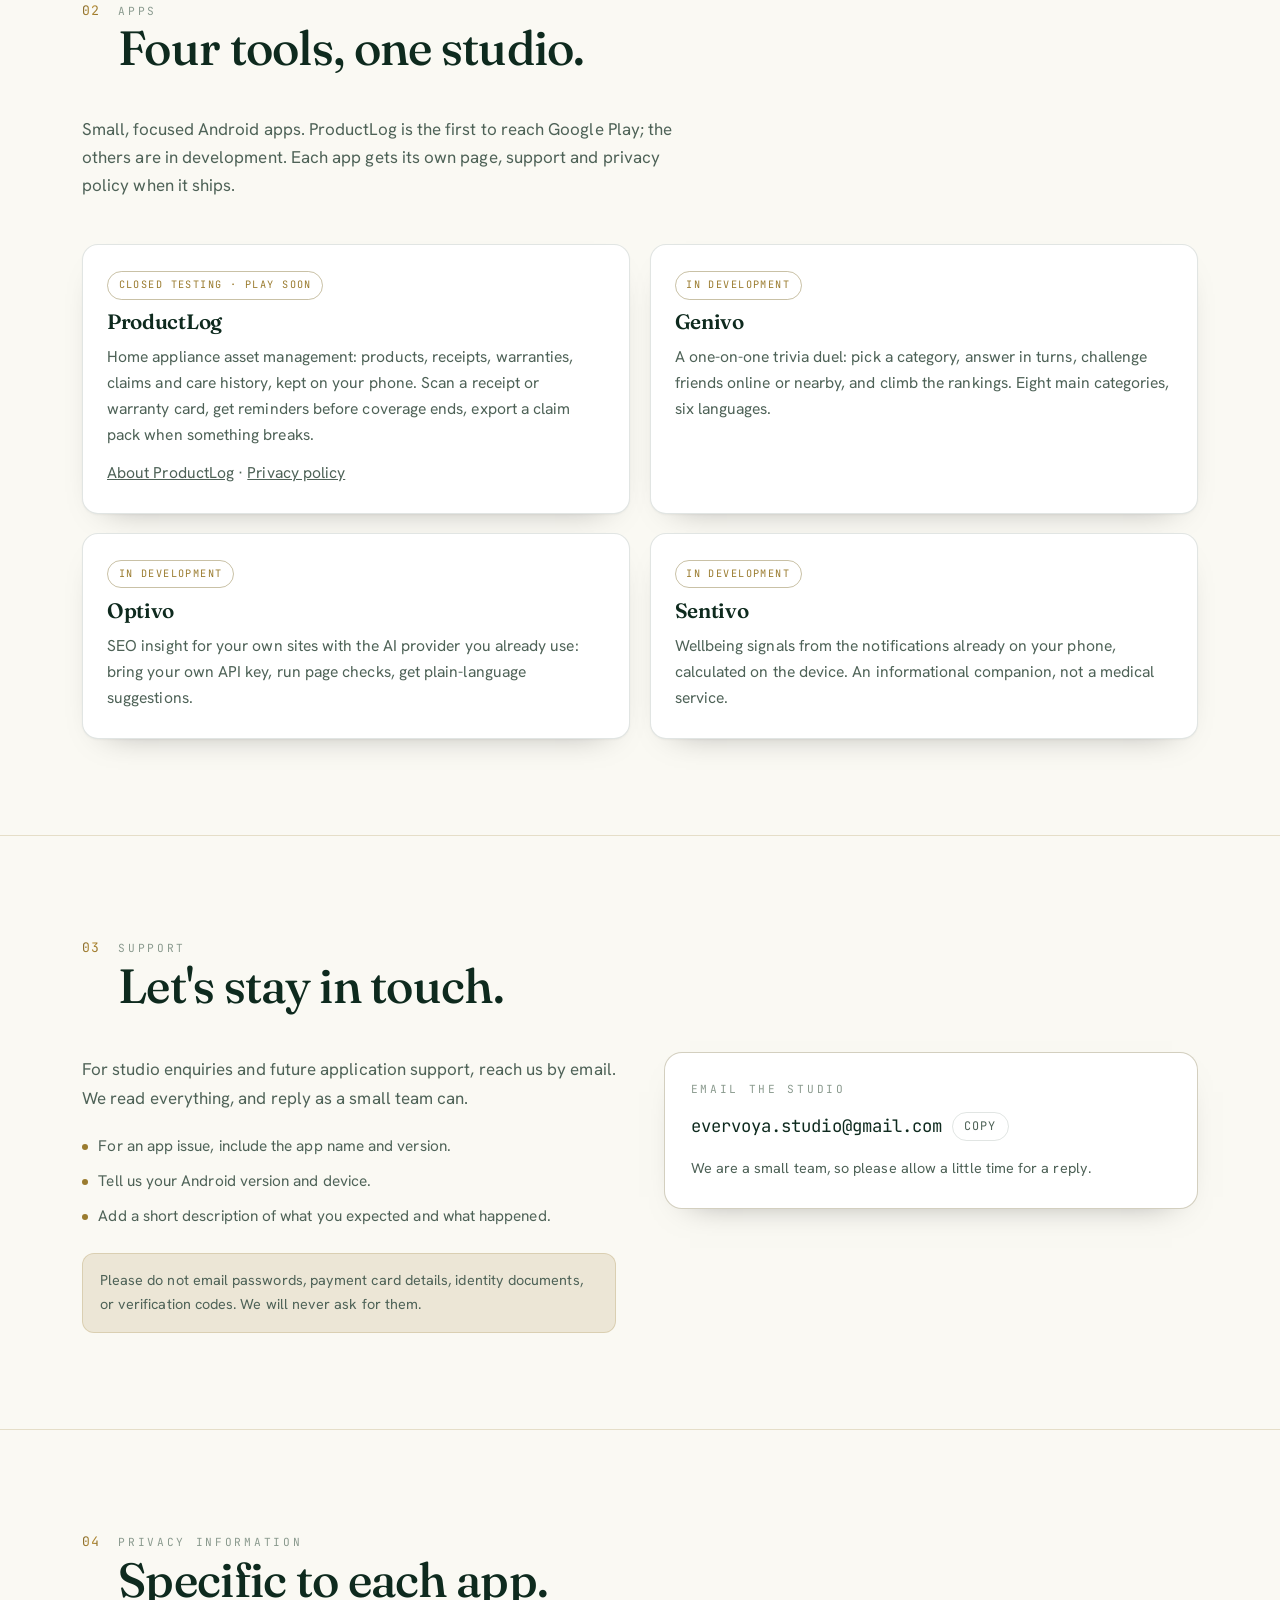
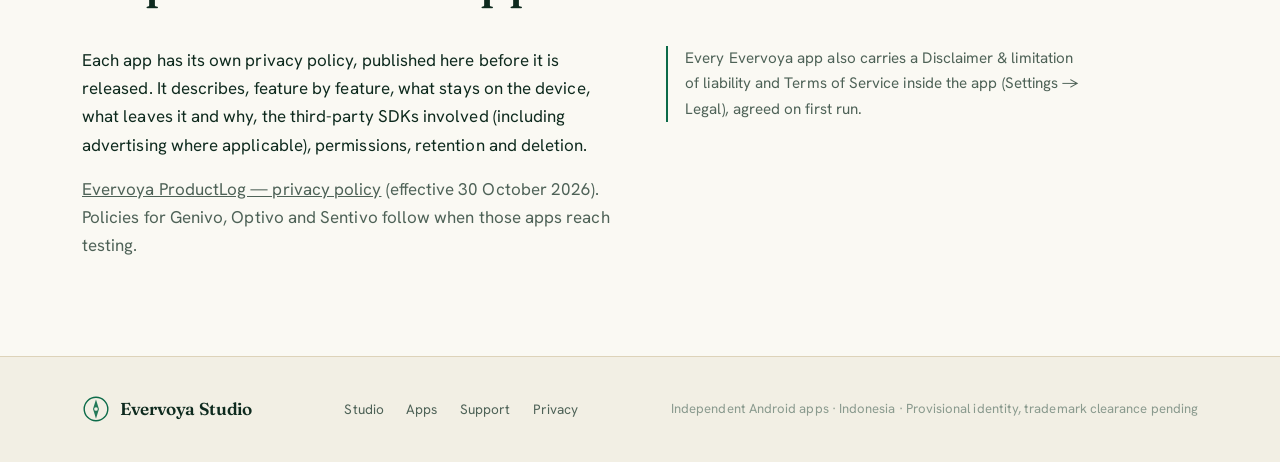
==== commit 9ac2ab69: "Apps: list ProductLog, Genivo, Optivo, Sentivo; add ProductLog page and privacy policy - Apps sectio" ====
--- a/index.html
+++ b/index.html
@@ -132,6 +132,7 @@
 
 /* cards */
 .cards{display:grid;grid-template-columns:repeat(3,1fr);gap:1.2rem;margin-top:2.8rem}
+#apps .cards{grid-template-columns:repeat(2,1fr)}
 .card{position:relative;background:var(--surface);border:1px solid var(--line);border-radius:16px;padding:1.6rem 1.5rem 1.7rem;display:flex;flex-direction:column;gap:.72rem;min-width:0;box-shadow:0 1px 2px rgba(0,0,0,.04),0 14px 34px -24px rgba(0,0,0,.4);transition:transform .22s ease,box-shadow .22s ease,border-color .22s ease}
 .card::before{content:"";position:absolute;inset:0 0 auto;height:2px;border-radius:16px 16px 0 0;background:linear-gradient(90deg,transparent,color-mix(in srgb,var(--gold) 75%,transparent),transparent);opacity:0;transition:opacity .25s ease}
 .card:hover{transform:translateY(-3px);border-color:color-mix(in srgb,var(--gold) 38%,var(--line));box-shadow:0 1px 2px rgba(0,0,0,.05),0 22px 46px -24px rgba(0,0,0,.5)}
@@ -293,25 +294,31 @@
         <span class="num">02</span>
         <div>
           <span class="eyebrow">Apps</span>
-          <h2>In preparation.</h2>
-        </div>
-      </div>
-      <p class="sec-sub">Our first releases are being built now. When an app ships, it will appear here with its description, support, and the data practices that apply to it. Nothing is listed yet.</p>
+          <h2>Four tools, one studio.</h2>
+        </div>
+      </div>
+      <p class="sec-sub">Small, focused Android apps. ProductLog is the first to reach Google Play; the others are in development. Each app gets its own page, support and privacy policy when it ships.</p>
       <div class="cards">
         <div class="card">
-          <span class="chip">Coming soon</span>
-          <h3>First release</h3>
-          <p>Our initial app is in preparation.</p>
-        </div>
-        <div class="card">
-          <span class="chip">Coming soon</span>
-          <h3>More to follow</h3>
-          <p>Further small, focused tools are planned.</p>
-        </div>
-        <div class="card">
-          <span class="chip mute">Notify me</span>
-          <h3>Hear when we ship</h3>
-          <p>Email the studio and we will let you know when the first app is available.</p>
+          <span class="chip">Closed testing · Play soon</span>
+          <h3>ProductLog</h3>
+          <p>Home appliance asset management: products, receipts, warranties, claims and care history, kept on your phone. Scan a receipt or warranty card, get reminders before coverage ends, export a claim pack when something breaks.</p>
+          <p><a href="/apps/productlog.html">About ProductLog</a> · <a href="/privacy/productlog.html">Privacy policy</a></p>
+        </div>
+        <div class="card">
+          <span class="chip">In development</span>
+          <h3>Genivo</h3>
+          <p>A one-on-one trivia duel: pick a category, answer in turns, challenge friends online or nearby, and climb the rankings. Eight main categories, six languages.</p>
+        </div>
+        <div class="card">
+          <span class="chip">In development</span>
+          <h3>Optivo</h3>
+          <p>SEO insight for your own sites with the AI provider you already use: bring your own API key, run page checks, get plain-language suggestions.</p>
+        </div>
+        <div class="card">
+          <span class="chip">In development</span>
+          <h3>Sentivo</h3>
+          <p>Wellbeing signals from the notifications already on your phone, calculated on the device. An informational companion, not a medical service.</p>
         </div>
       </div>
     </div>
@@ -359,10 +366,10 @@
       </div>
       <div class="lede-grid">
         <div>
-          <p>No final application privacy policy has been published yet, because our applications and their data practices are not finalized.</p>
-          <p class="muted">Before an app is released, its own policy will describe data collection and use, third-party SDKs including advertising where applicable, permissions, retention, deletion options, and a privacy contact.</p>
-        </div>
-        <p class="note">This section is a status notice, not a privacy policy for any application. We do not claim that future applications will be free of tracking.</p>
+          <p>Each app has its own privacy policy, published here before it is released. It describes, feature by feature, what stays on the device, what leaves it and why, the third-party SDKs involved (including advertising where applicable), permissions, retention and deletion.</p>
+          <p class="muted"><a href="/privacy/productlog.html">Evervoya ProductLog — privacy policy</a> (effective 30 October 2026). Policies for Genivo, Optivo and Sentivo follow when those apps reach testing.</p>
+        </div>
+        <p class="note">Every Evervoya app also carries a Disclaimer &amp; limitation of liability and Terms of Service inside the app (Settings → Legal), agreed on first run.</p>
       </div>
     </div>
   </section>
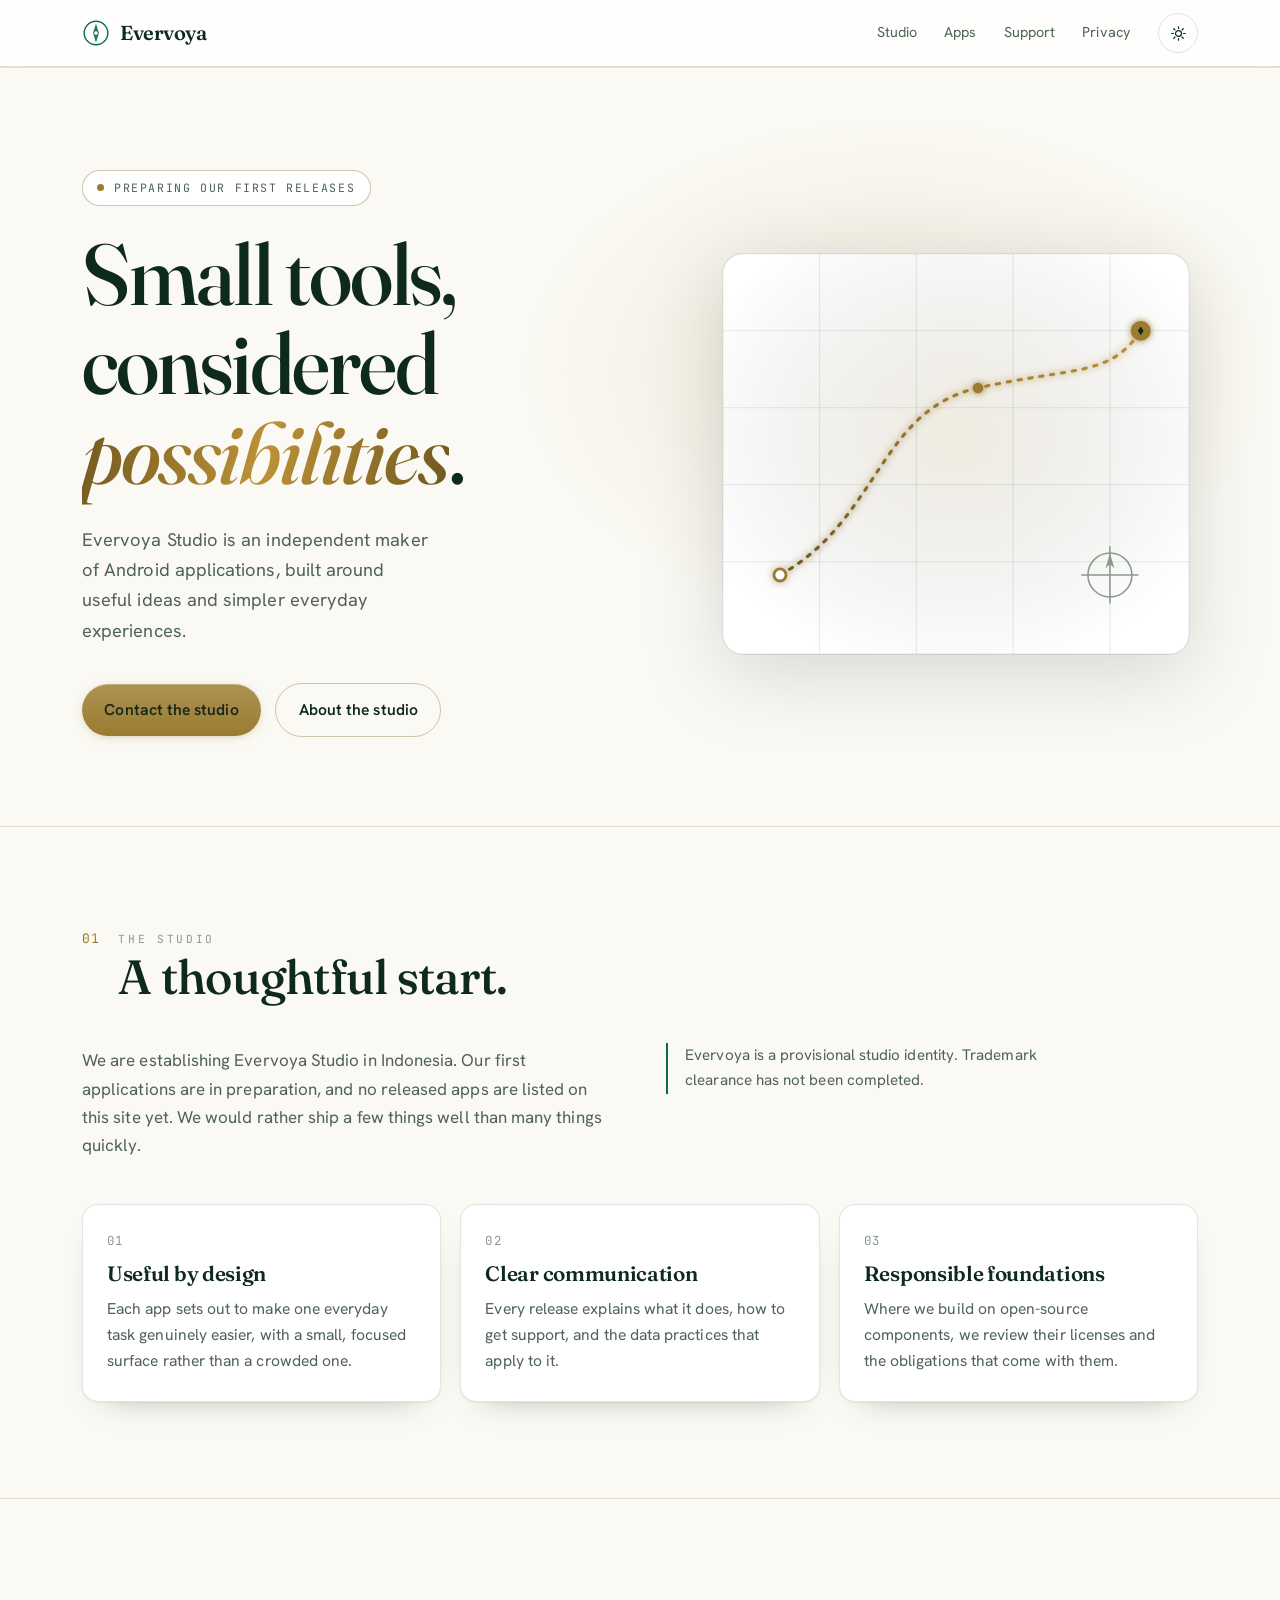
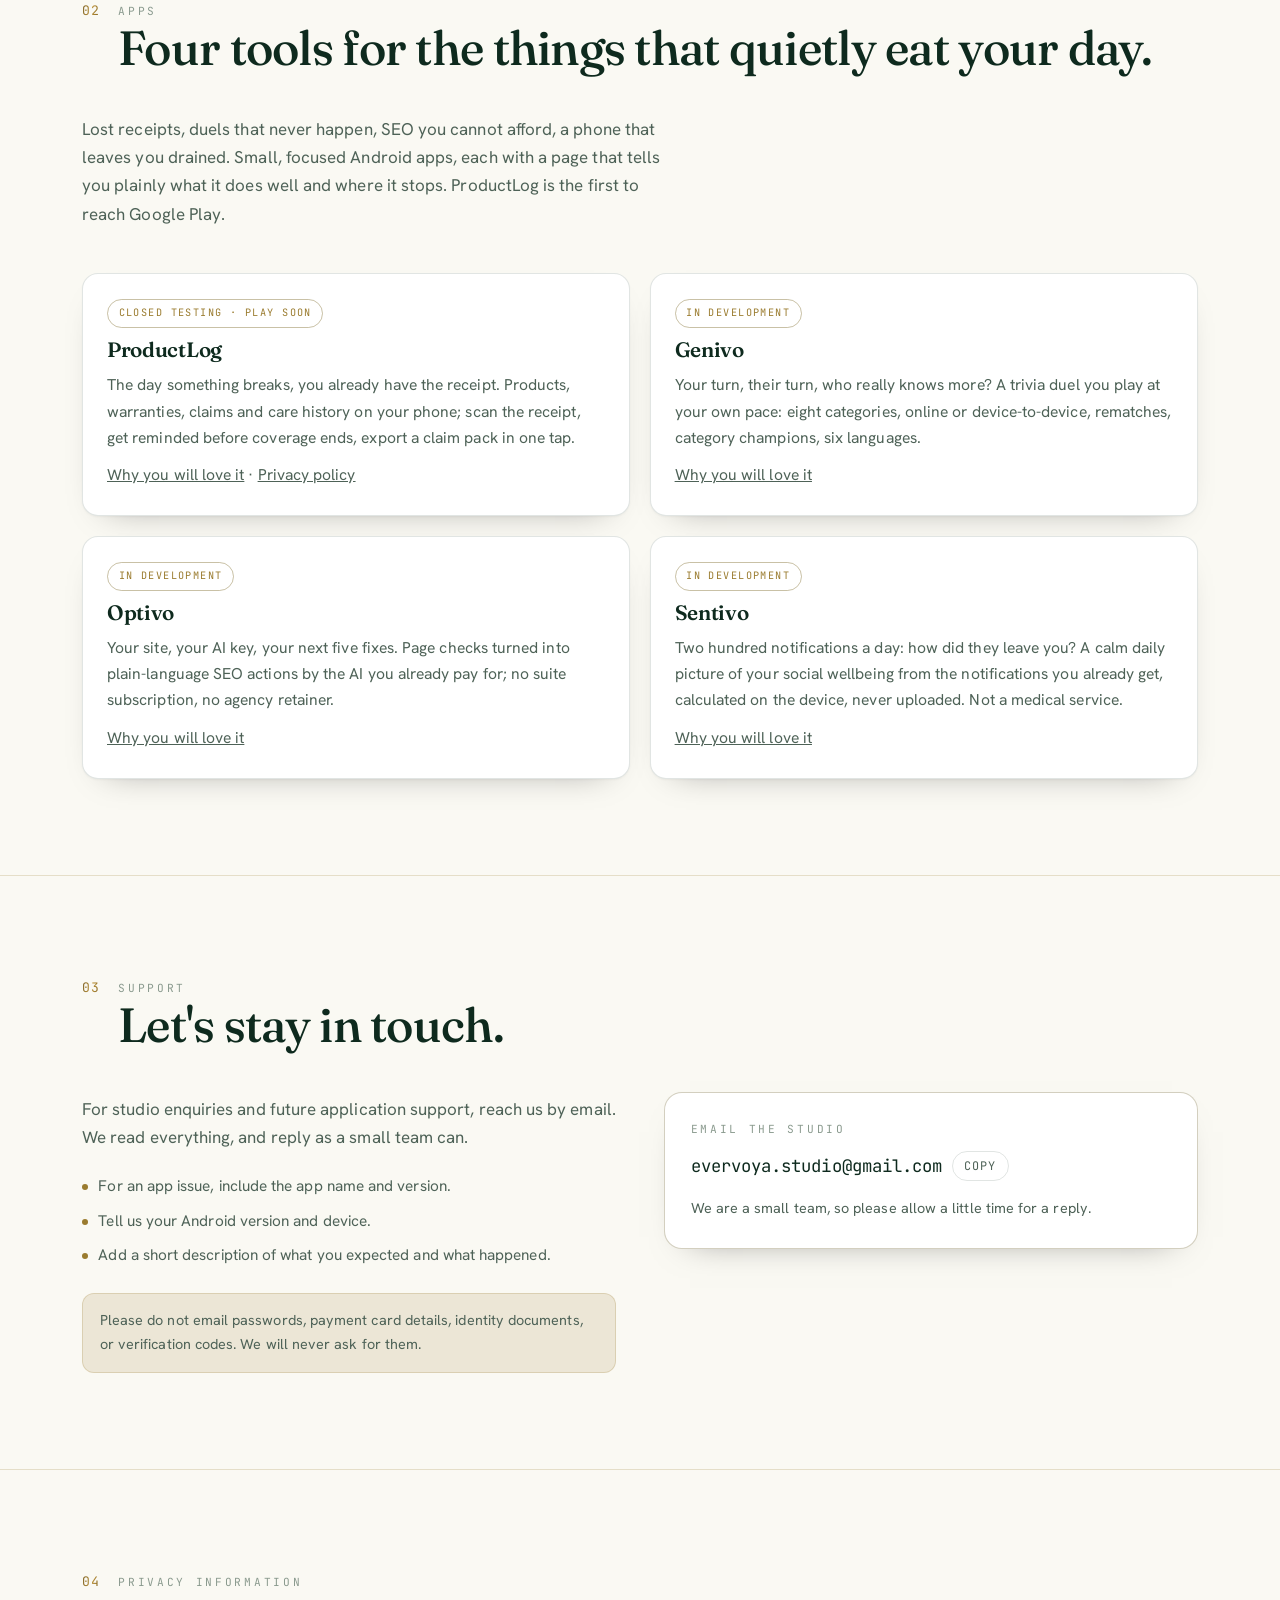
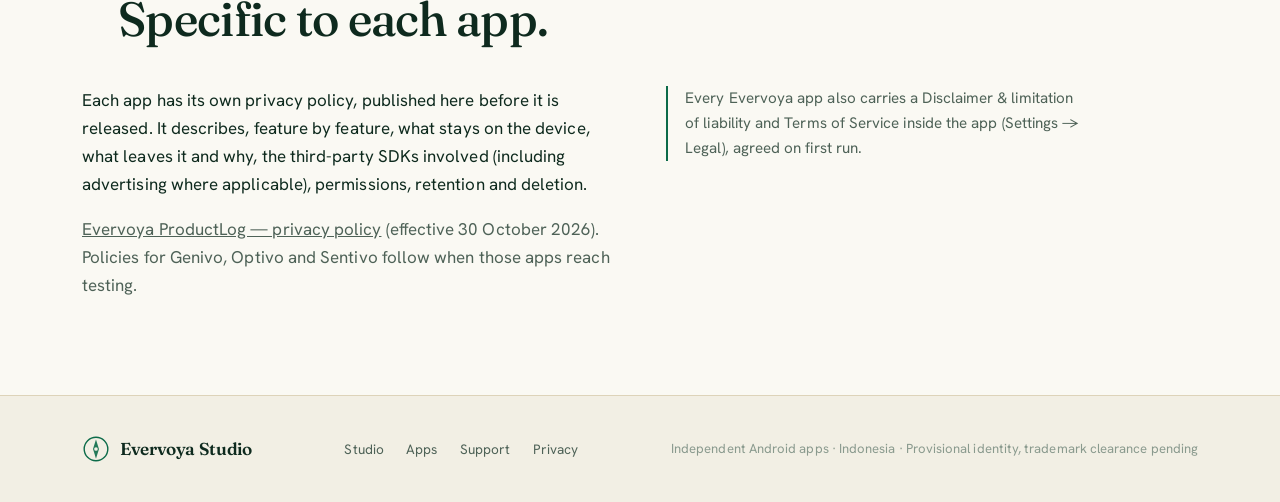
==== commit 2525eb3e: "Apps: marketing pages for ProductLog, Genivo, Optivo and Sentivo Each page: the hook, life without i" ====
--- a/index.html
+++ b/index.html
@@ -294,31 +294,34 @@
         <span class="num">02</span>
         <div>
           <span class="eyebrow">Apps</span>
-          <h2>Four tools, one studio.</h2>
-        </div>
-      </div>
-      <p class="sec-sub">Small, focused Android apps. ProductLog is the first to reach Google Play; the others are in development. Each app gets its own page, support and privacy policy when it ships.</p>
+          <h2>Four tools for the things that quietly eat your day.</h2>
+        </div>
+      </div>
+      <p class="sec-sub">Lost receipts, duels that never happen, SEO you cannot afford, a phone that leaves you drained. Small, focused Android apps, each with a page that tells you plainly what it does well and where it stops. ProductLog is the first to reach Google Play.</p>
       <div class="cards">
         <div class="card">
           <span class="chip">Closed testing · Play soon</span>
           <h3>ProductLog</h3>
-          <p>Home appliance asset management: products, receipts, warranties, claims and care history, kept on your phone. Scan a receipt or warranty card, get reminders before coverage ends, export a claim pack when something breaks.</p>
-          <p><a href="/apps/productlog.html">About ProductLog</a> · <a href="/privacy/productlog.html">Privacy policy</a></p>
+          <p>The day something breaks, you already have the receipt. Products, warranties, claims and care history on your phone; scan the receipt, get reminded before coverage ends, export a claim pack in one tap.</p>
+          <p><a href="/apps/productlog.html">Why you will love it</a> · <a href="/privacy/productlog.html">Privacy policy</a></p>
         </div>
         <div class="card">
           <span class="chip">In development</span>
           <h3>Genivo</h3>
-          <p>A one-on-one trivia duel: pick a category, answer in turns, challenge friends online or nearby, and climb the rankings. Eight main categories, six languages.</p>
+          <p>Your turn, their turn, who really knows more? A trivia duel you play at your own pace: eight categories, online or device-to-device, rematches, category champions, six languages.</p>
+          <p><a href="/apps/genivo.html">Why you will love it</a></p>
         </div>
         <div class="card">
           <span class="chip">In development</span>
           <h3>Optivo</h3>
-          <p>SEO insight for your own sites with the AI provider you already use: bring your own API key, run page checks, get plain-language suggestions.</p>
+          <p>Your site, your AI key, your next five fixes. Page checks turned into plain-language SEO actions by the AI you already pay for; no suite subscription, no agency retainer.</p>
+          <p><a href="/apps/optivo.html">Why you will love it</a></p>
         </div>
         <div class="card">
           <span class="chip">In development</span>
           <h3>Sentivo</h3>
-          <p>Wellbeing signals from the notifications already on your phone, calculated on the device. An informational companion, not a medical service.</p>
+          <p>Two hundred notifications a day: how did they leave you? A calm daily picture of your social wellbeing from the notifications you already get, calculated on the device, never uploaded. Not a medical service.</p>
+          <p><a href="/apps/sentivo.html">Why you will love it</a></p>
         </div>
       </div>
     </div>
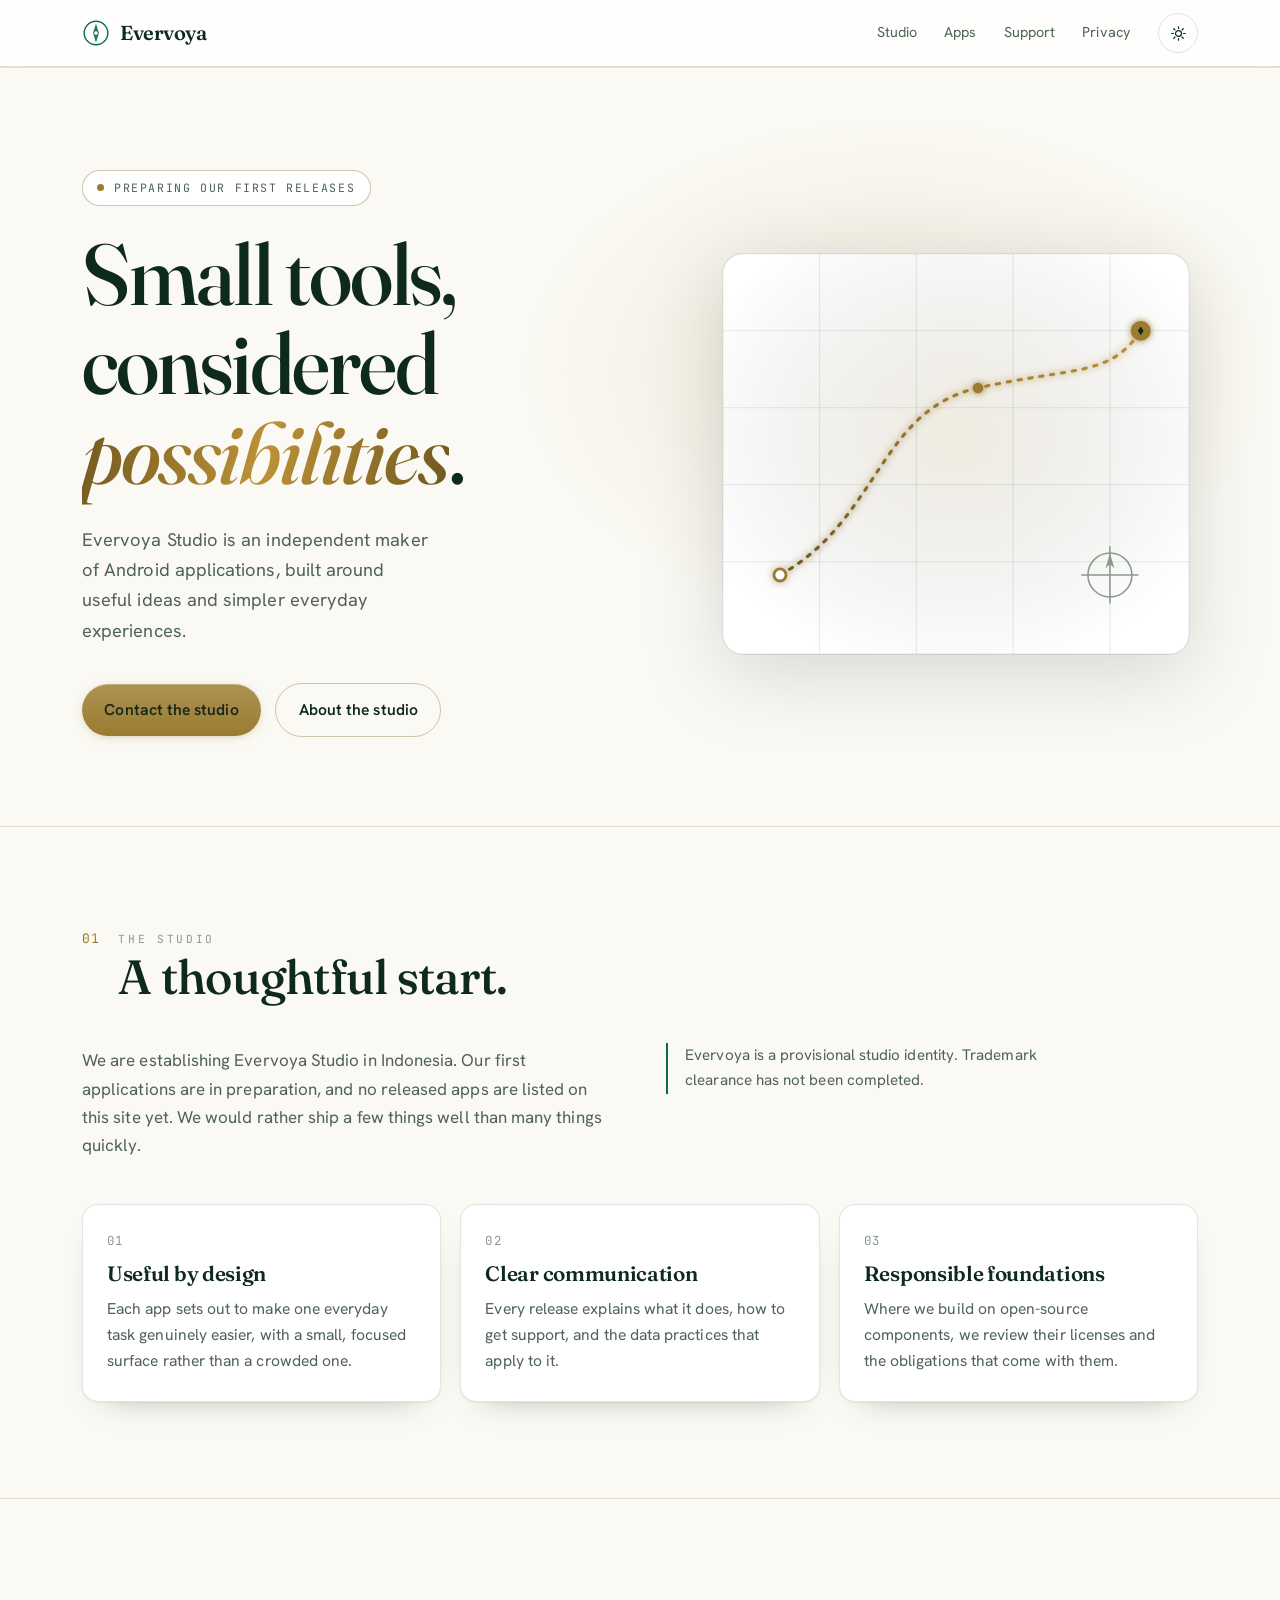
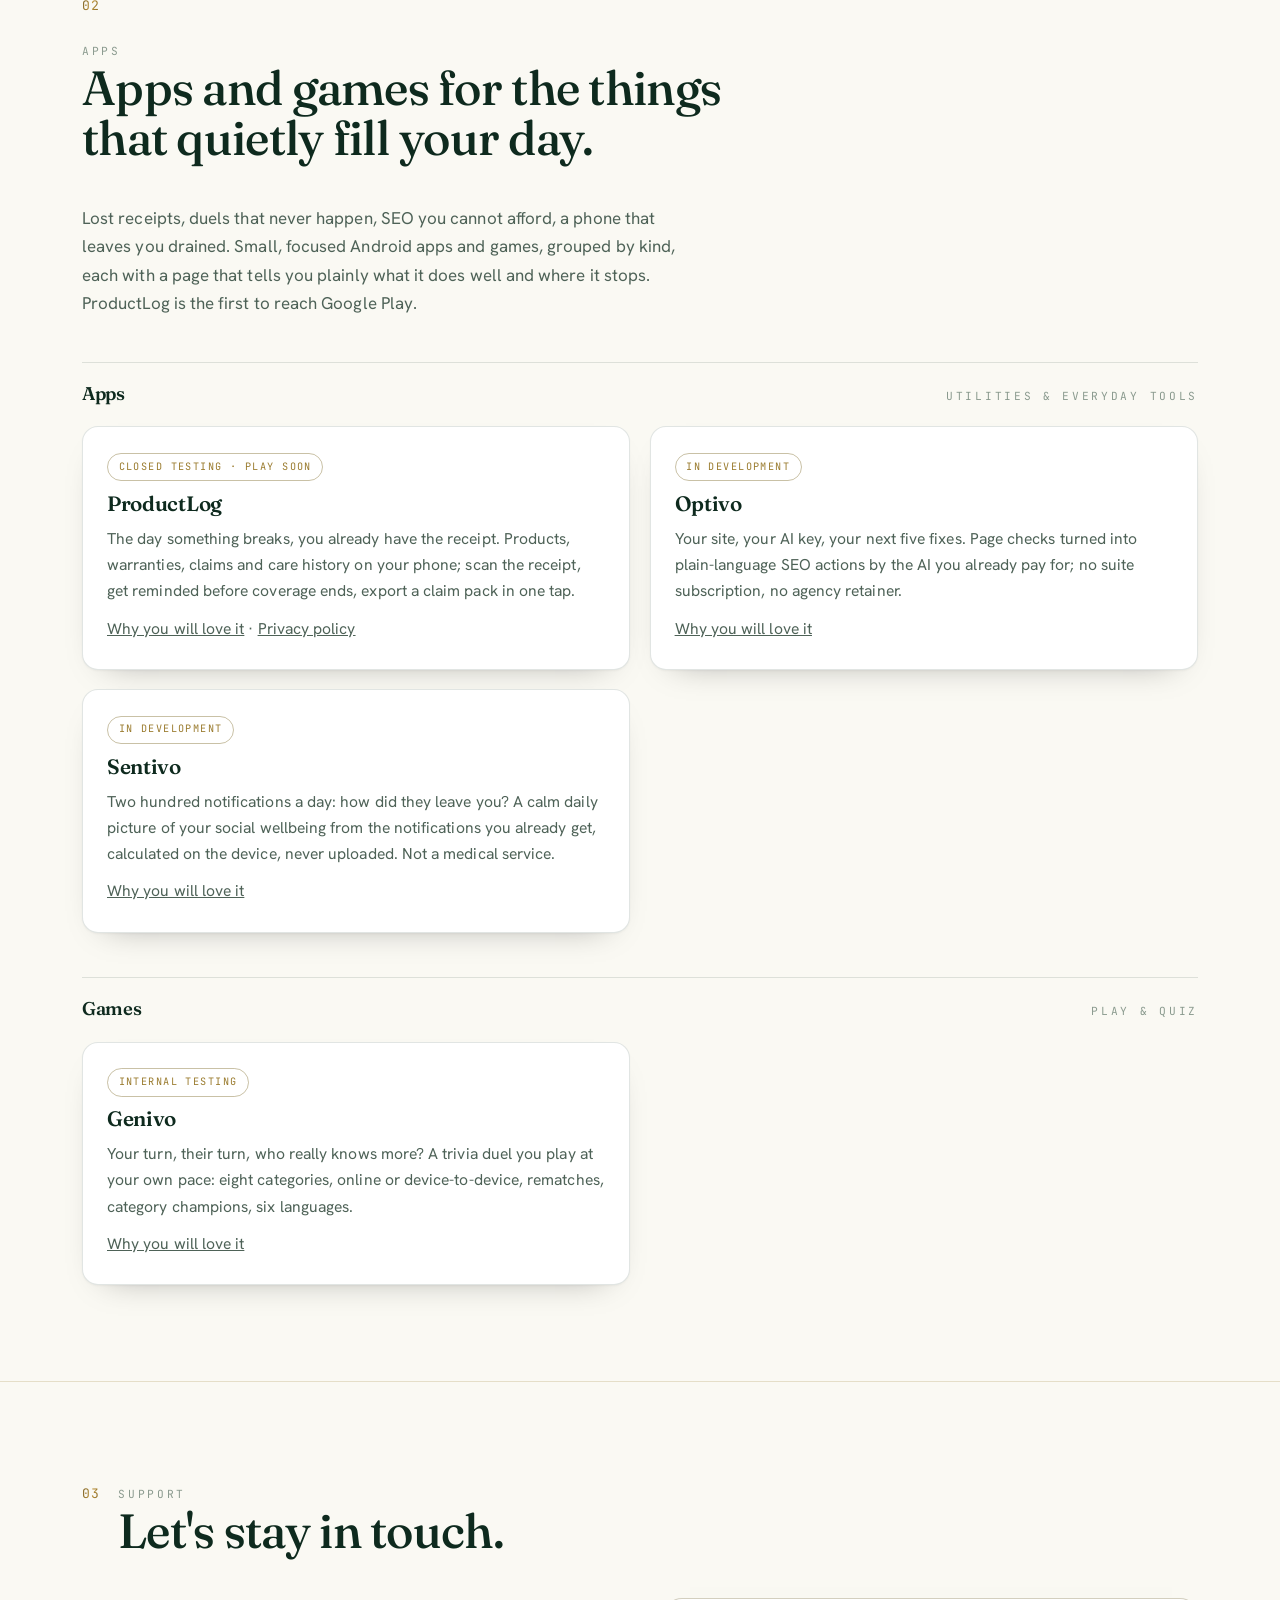
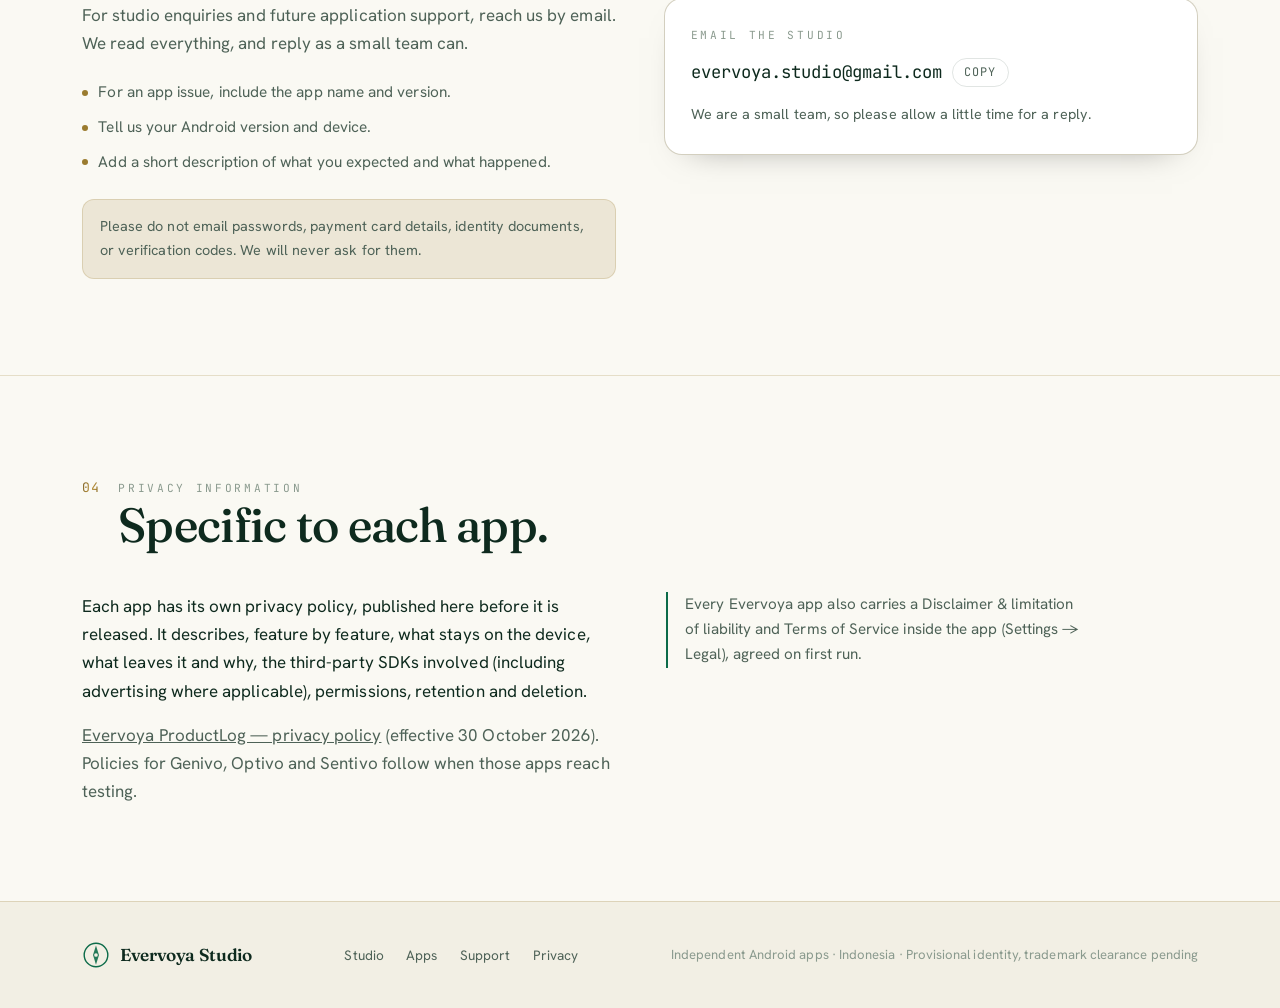
==== commit d929bb20: "Apps section: group the products into Apps and Games ProductLog, Optivo and Sentivo sit under Apps; " ====
--- a/index.html
+++ b/index.html
@@ -132,6 +132,11 @@
 
 /* cards */
 .cards{display:grid;grid-template-columns:repeat(3,1fr);gap:1.2rem;margin-top:2.8rem}
+.group{margin-top:2.8rem}
+.group-head{display:flex;align-items:baseline;gap:.9rem;flex-wrap:wrap;border-top:1px solid var(--line);padding-top:1.3rem}
+.group-head h3{font-size:1.15rem;font-weight:600}
+.group-head .eyebrow{margin-left:auto}
+.group .cards{margin-top:1.3rem}
 #apps .cards{grid-template-columns:repeat(2,1fr)}
 .card{position:relative;background:var(--surface);border:1px solid var(--line);border-radius:16px;padding:1.6rem 1.5rem 1.7rem;display:flex;flex-direction:column;gap:.72rem;min-width:0;box-shadow:0 1px 2px rgba(0,0,0,.04),0 14px 34px -24px rgba(0,0,0,.4);transition:transform .22s ease,box-shadow .22s ease,border-color .22s ease}
 .card::before{content:"";position:absolute;inset:0 0 auto;height:2px;border-radius:16px 16px 0 0;background:linear-gradient(90deg,transparent,color-mix(in srgb,var(--gold) 75%,transparent),transparent);opacity:0;transition:opacity .25s ease}
@@ -294,34 +299,42 @@
         <span class="num">02</span>
         <div>
           <span class="eyebrow">Apps</span>
-          <h2>Four tools for the things that quietly eat your day.</h2>
-        </div>
-      </div>
-      <p class="sec-sub">Lost receipts, duels that never happen, SEO you cannot afford, a phone that leaves you drained. Small, focused Android apps, each with a page that tells you plainly what it does well and where it stops. ProductLog is the first to reach Google Play.</p>
-      <div class="cards">
-        <div class="card">
-          <span class="chip">Closed testing · Play soon</span>
-          <h3>ProductLog</h3>
-          <p>The day something breaks, you already have the receipt. Products, warranties, claims and care history on your phone; scan the receipt, get reminded before coverage ends, export a claim pack in one tap.</p>
-          <p><a href="/apps/productlog.html">Why you will love it</a> · <a href="/privacy/productlog.html">Privacy policy</a></p>
-        </div>
-        <div class="card">
-          <span class="chip">In development</span>
-          <h3>Genivo</h3>
-          <p>Your turn, their turn, who really knows more? A trivia duel you play at your own pace: eight categories, online or device-to-device, rematches, category champions, six languages.</p>
-          <p><a href="/apps/genivo.html">Why you will love it</a></p>
-        </div>
-        <div class="card">
-          <span class="chip">In development</span>
-          <h3>Optivo</h3>
-          <p>Your site, your AI key, your next five fixes. Page checks turned into plain-language SEO actions by the AI you already pay for; no suite subscription, no agency retainer.</p>
-          <p><a href="/apps/optivo.html">Why you will love it</a></p>
-        </div>
-        <div class="card">
-          <span class="chip">In development</span>
-          <h3>Sentivo</h3>
-          <p>Two hundred notifications a day: how did they leave you? A calm daily picture of your social wellbeing from the notifications you already get, calculated on the device, never uploaded. Not a medical service.</p>
-          <p><a href="/apps/sentivo.html">Why you will love it</a></p>
+          <h2>Apps and games for the things that quietly fill your day.</h2>
+        </div>
+      </div>
+      <p class="sec-sub">Lost receipts, duels that never happen, SEO you cannot afford, a phone that leaves you drained. Small, focused Android apps and games, grouped by kind, each with a page that tells you plainly what it does well and where it stops. ProductLog is the first to reach Google Play.</p>
+      <div class="group" role="group" aria-labelledby="g-apps">
+        <div class="group-head"><h3 id="g-apps">Apps</h3><span class="eyebrow">Utilities &amp; everyday tools</span></div>
+        <div class="cards">
+          <div class="card">
+            <span class="chip">Closed testing · Play soon</span>
+            <h3>ProductLog</h3>
+            <p>The day something breaks, you already have the receipt. Products, warranties, claims and care history on your phone; scan the receipt, get reminded before coverage ends, export a claim pack in one tap.</p>
+            <p><a href="/apps/productlog.html">Why you will love it</a> · <a href="/privacy/productlog.html">Privacy policy</a></p>
+          </div>
+          <div class="card">
+            <span class="chip">In development</span>
+            <h3>Optivo</h3>
+            <p>Your site, your AI key, your next five fixes. Page checks turned into plain-language SEO actions by the AI you already pay for; no suite subscription, no agency retainer.</p>
+            <p><a href="/apps/optivo.html">Why you will love it</a></p>
+          </div>
+          <div class="card">
+            <span class="chip">In development</span>
+            <h3>Sentivo</h3>
+            <p>Two hundred notifications a day: how did they leave you? A calm daily picture of your social wellbeing from the notifications you already get, calculated on the device, never uploaded. Not a medical service.</p>
+            <p><a href="/apps/sentivo.html">Why you will love it</a></p>
+          </div>
+        </div>
+      </div>
+      <div class="group" role="group" aria-labelledby="g-games">
+        <div class="group-head"><h3 id="g-games">Games</h3><span class="eyebrow">Play &amp; quiz</span></div>
+        <div class="cards">
+          <div class="card">
+            <span class="chip">Internal testing</span>
+            <h3>Genivo</h3>
+            <p>Your turn, their turn, who really knows more? A trivia duel you play at your own pace: eight categories, online or device-to-device, rematches, category champions, six languages.</p>
+            <p><a href="/apps/genivo.html">Why you will love it</a></p>
+          </div>
         </div>
       </div>
     </div>
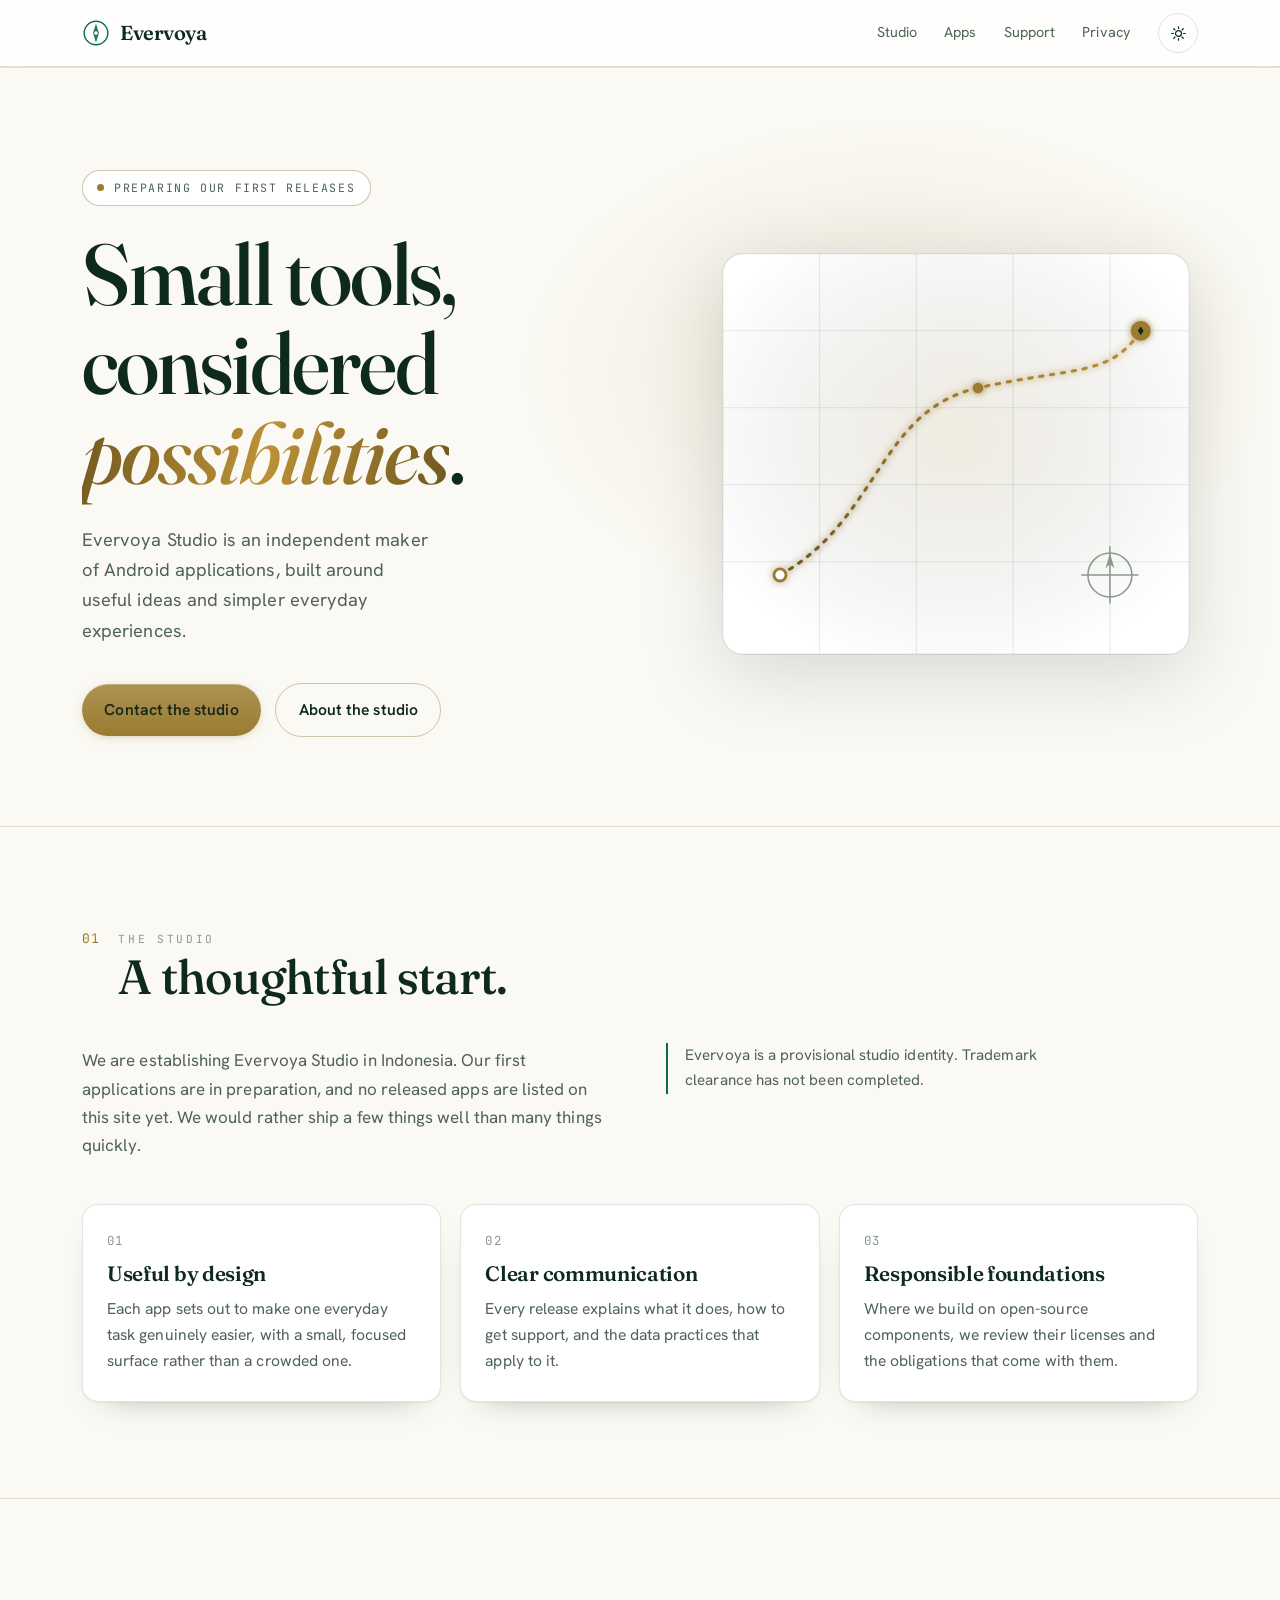
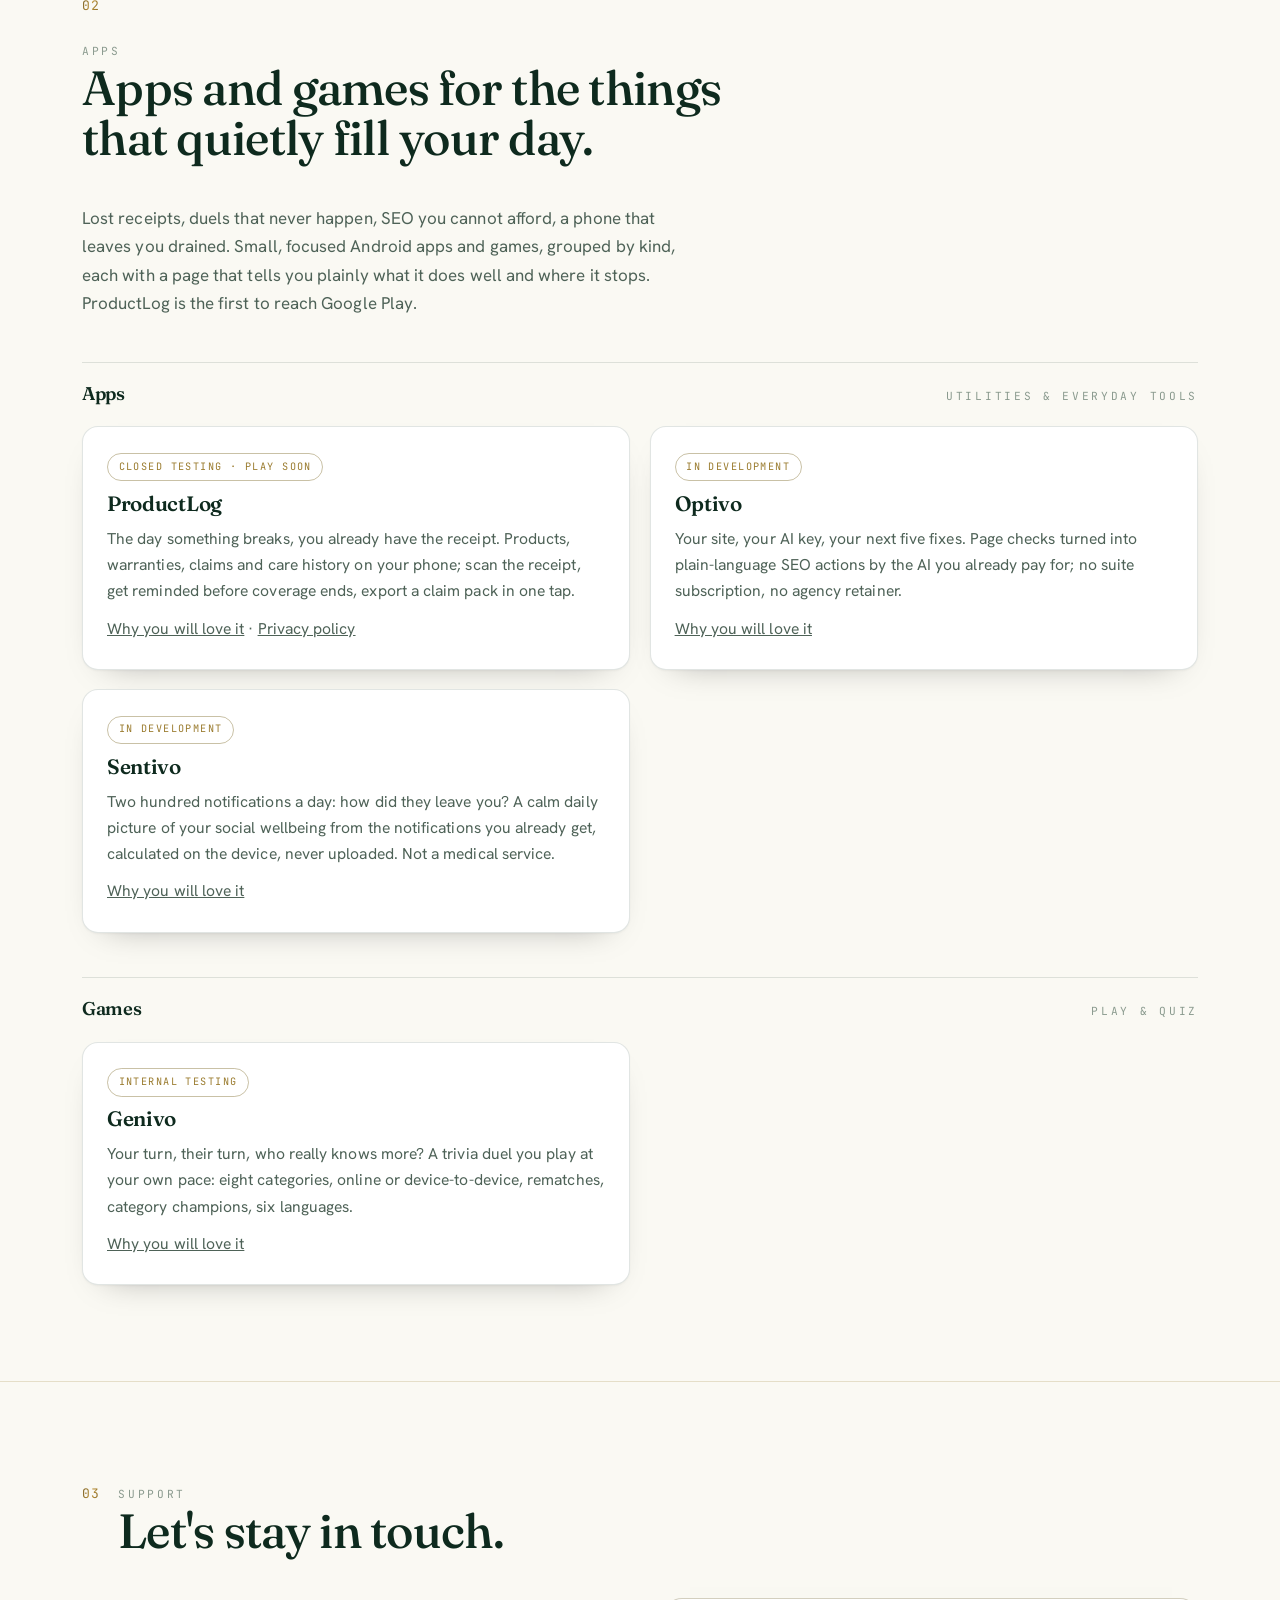
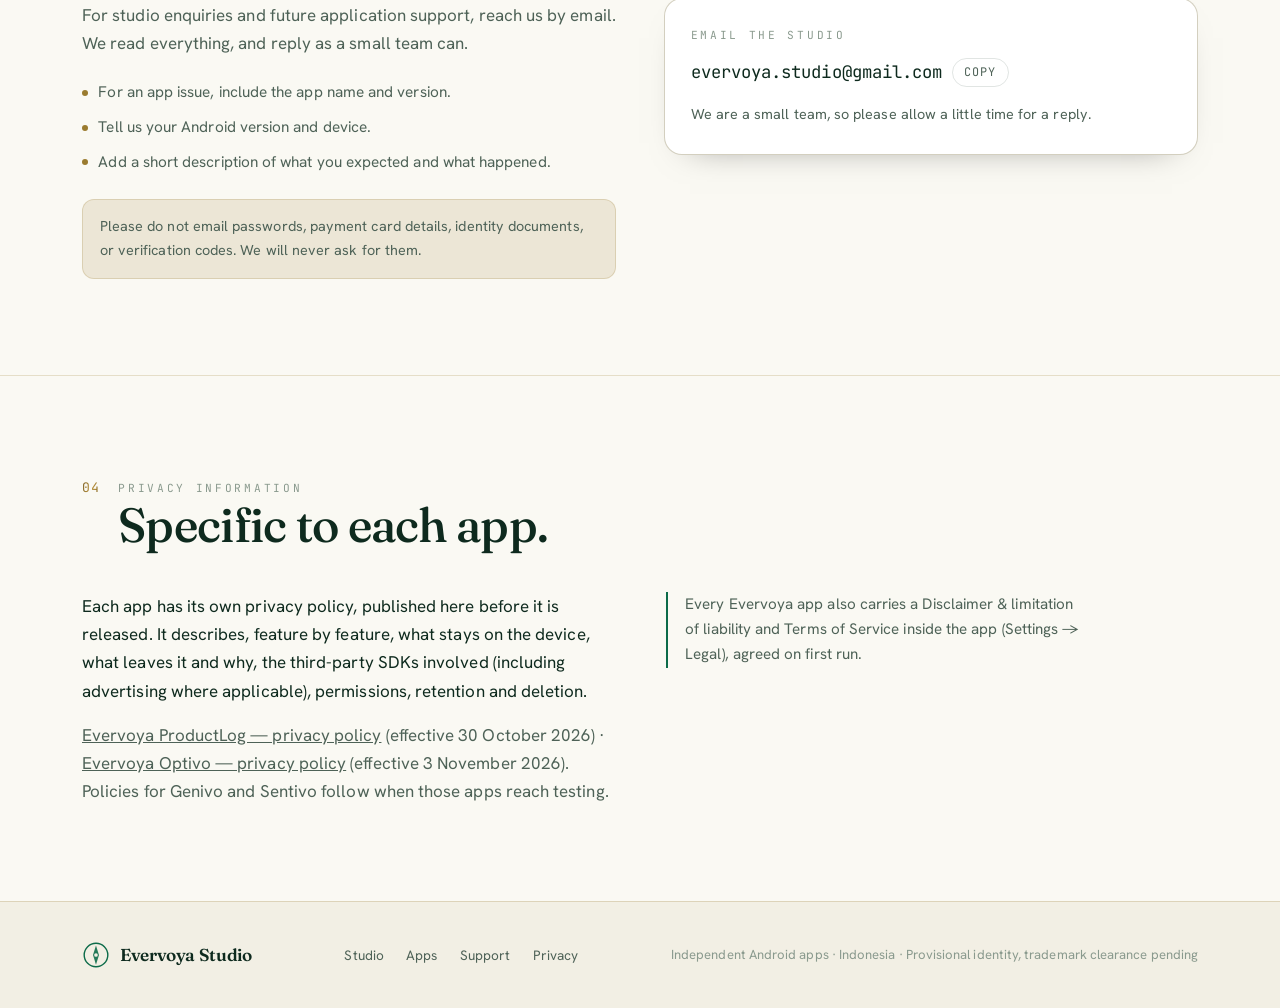
==== commit a84483b2: "Privacy policy for Evervoya Optivo Feature-by-feature account of what stays on the phone and what go" ====
--- a/index.html
+++ b/index.html
@@ -383,7 +383,7 @@
       <div class="lede-grid">
         <div>
           <p>Each app has its own privacy policy, published here before it is released. It describes, feature by feature, what stays on the device, what leaves it and why, the third-party SDKs involved (including advertising where applicable), permissions, retention and deletion.</p>
-          <p class="muted"><a href="/privacy/productlog.html">Evervoya ProductLog — privacy policy</a> (effective 30 October 2026). Policies for Genivo, Optivo and Sentivo follow when those apps reach testing.</p>
+          <p class="muted"><a href="/privacy/productlog.html">Evervoya ProductLog — privacy policy</a> (effective 30 October 2026) · <a href="/privacy/optivo.html">Evervoya Optivo — privacy policy</a> (effective 3 November 2026). Policies for Genivo and Sentivo follow when those apps reach testing.</p>
         </div>
         <p class="note">Every Evervoya app also carries a Disclaimer &amp; limitation of liability and Terms of Service inside the app (Settings → Legal), agreed on first run.</p>
       </div>
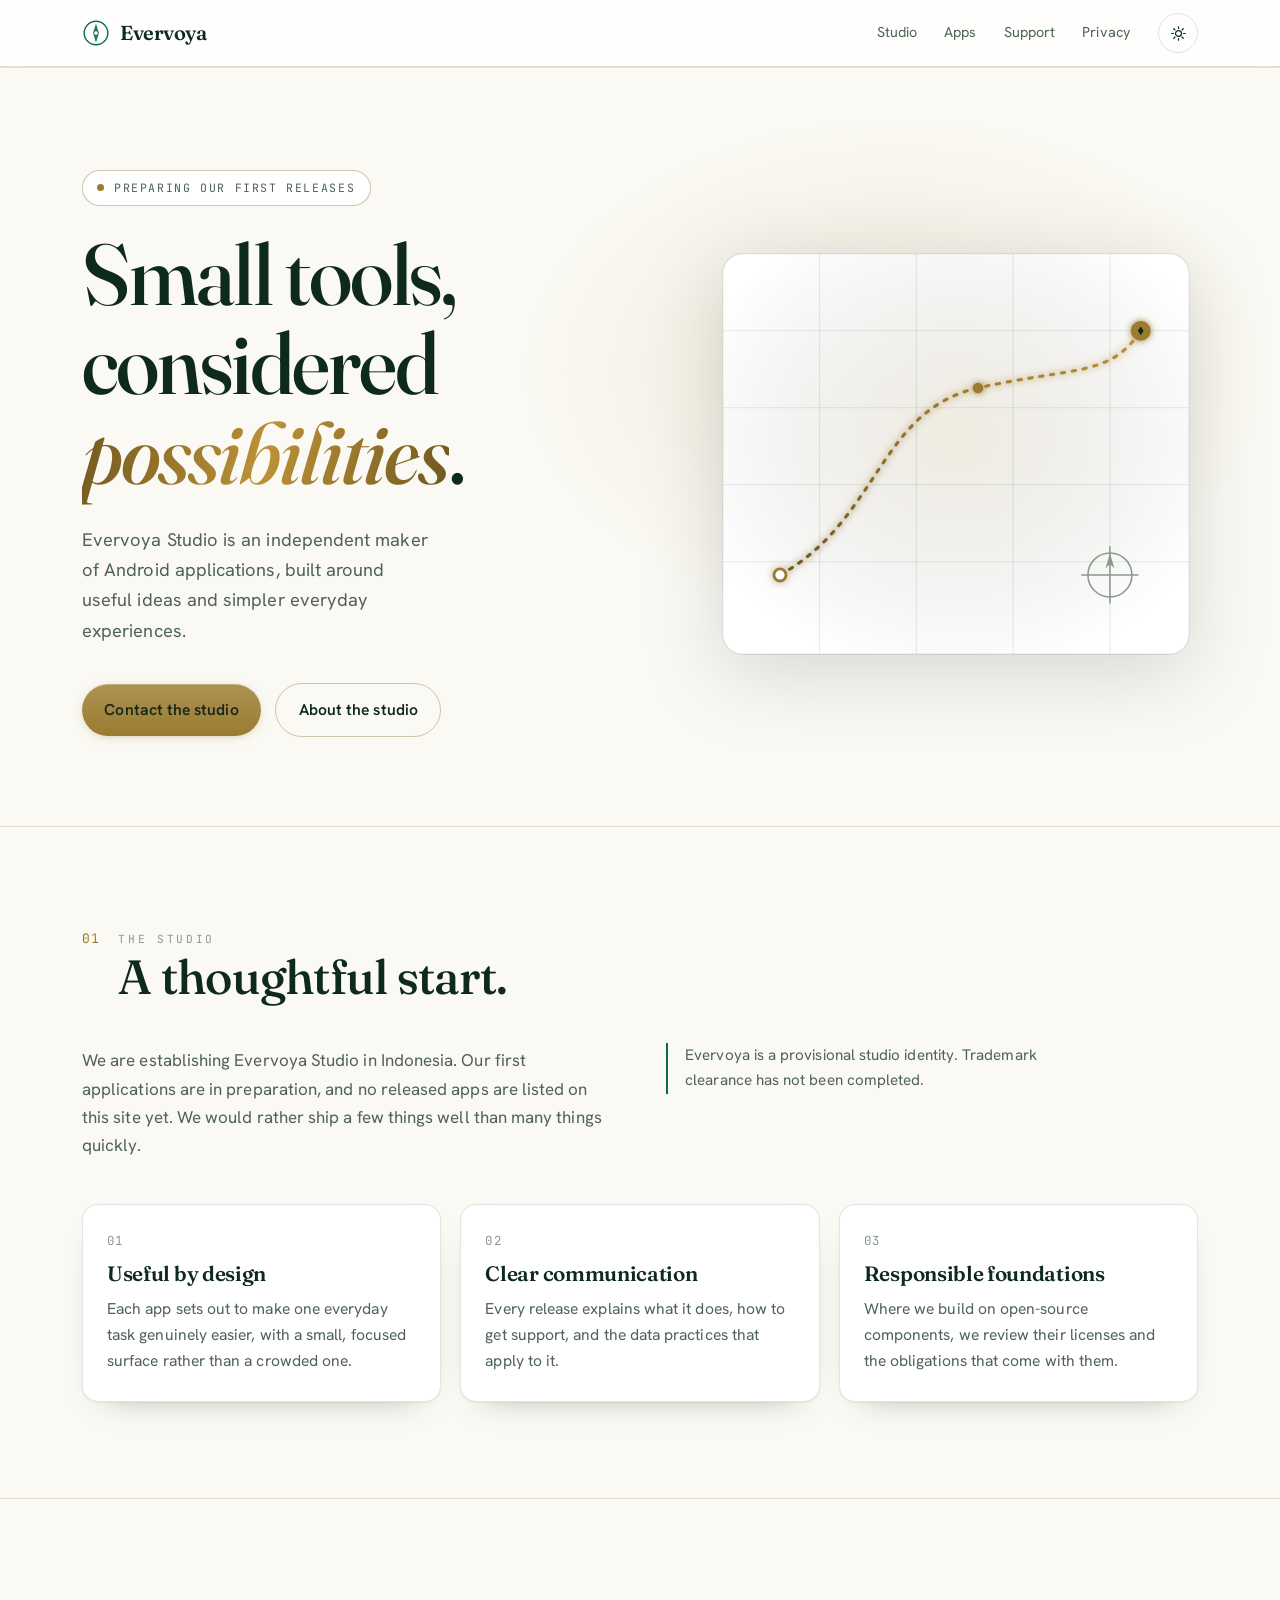
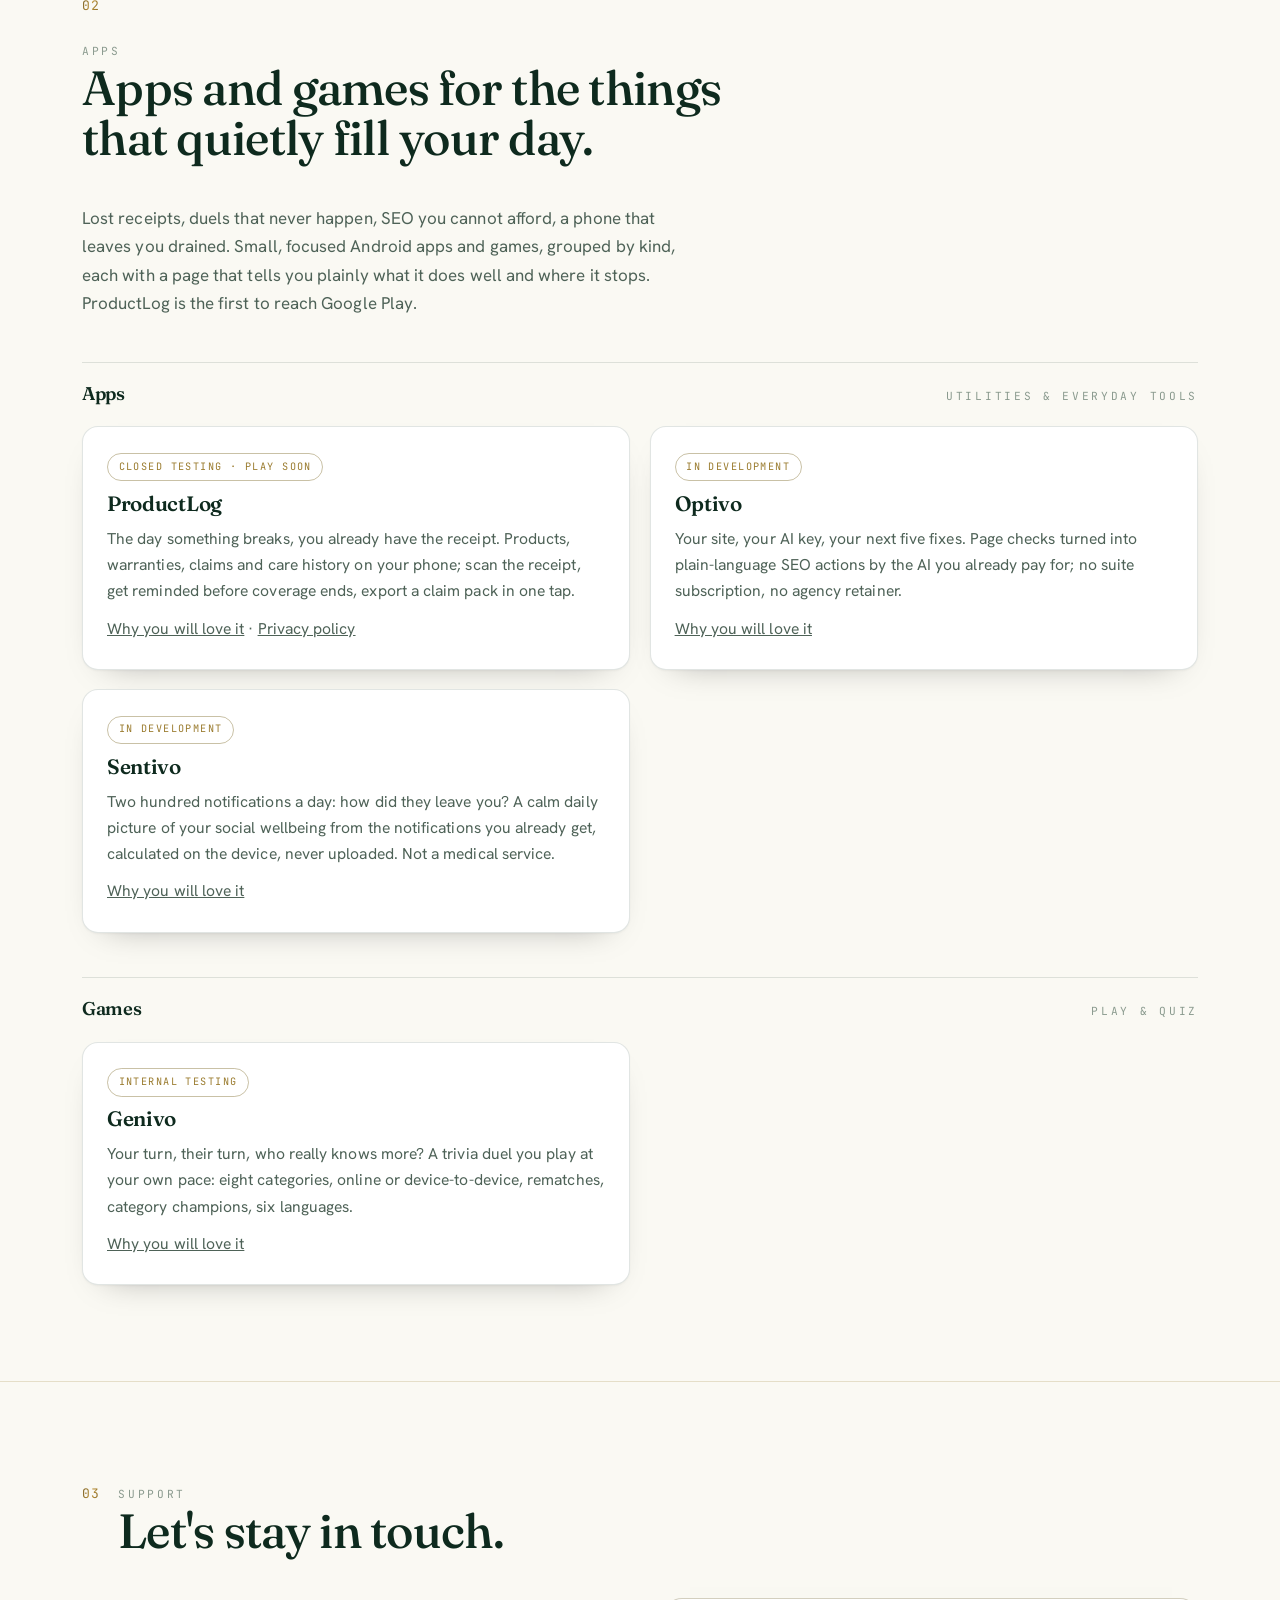
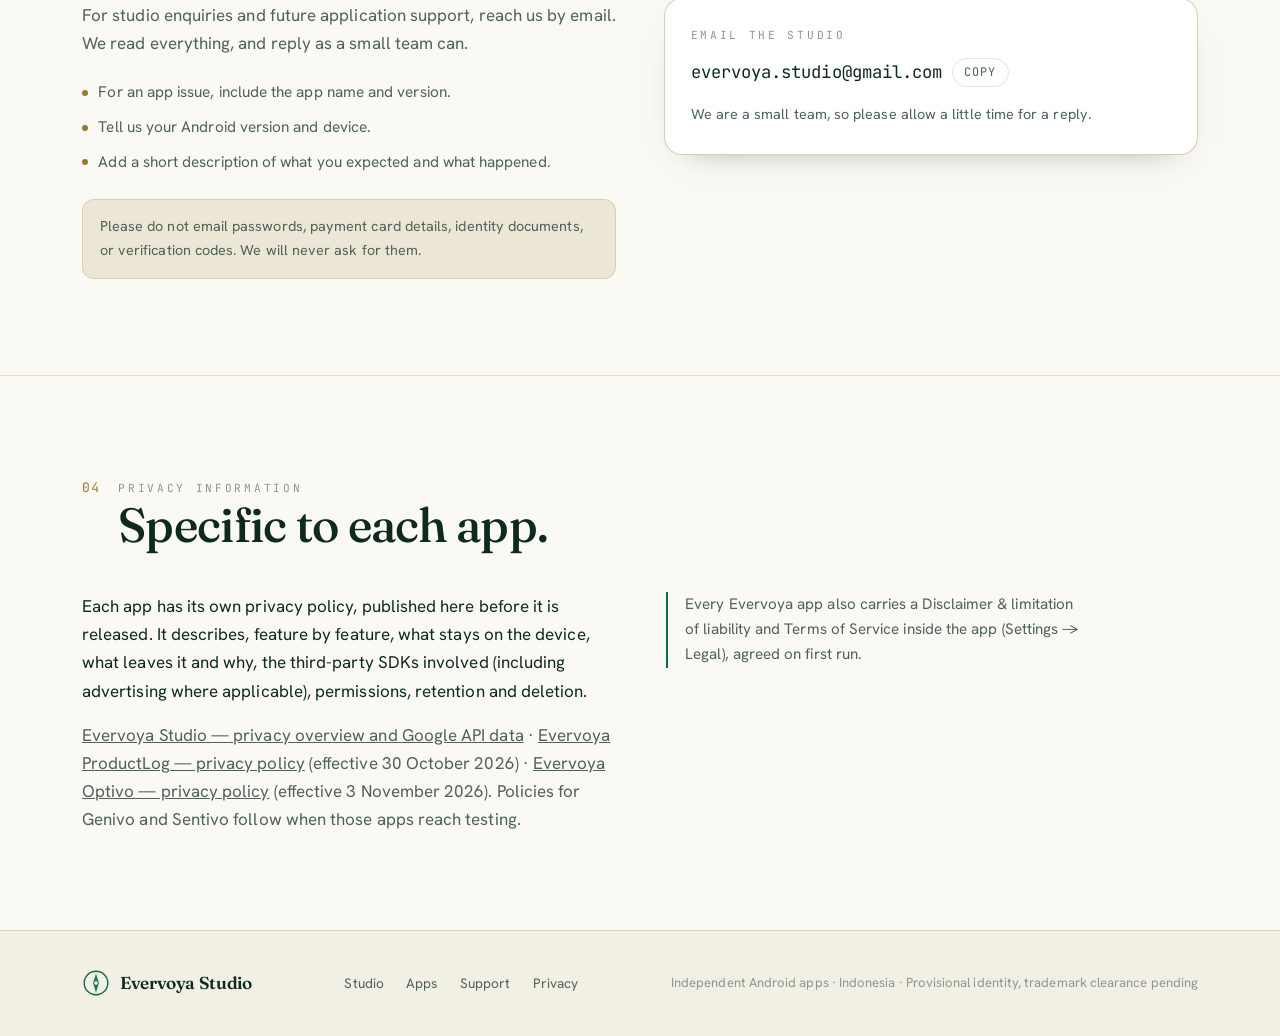
==== commit 9ed7293b: "Studio privacy overview and a second Search Console ownership file privacy/index.html is the studio-" ====
--- a/index.html
+++ b/index.html
@@ -383,7 +383,7 @@
       <div class="lede-grid">
         <div>
           <p>Each app has its own privacy policy, published here before it is released. It describes, feature by feature, what stays on the device, what leaves it and why, the third-party SDKs involved (including advertising where applicable), permissions, retention and deletion.</p>
-          <p class="muted"><a href="/privacy/productlog.html">Evervoya ProductLog — privacy policy</a> (effective 30 October 2026) · <a href="/privacy/optivo.html">Evervoya Optivo — privacy policy</a> (effective 3 November 2026). Policies for Genivo and Sentivo follow when those apps reach testing.</p>
+          <p class="muted"><a href="/privacy/">Evervoya Studio — privacy overview and Google API data</a> · <a href="/privacy/productlog.html">Evervoya ProductLog — privacy policy</a> (effective 30 October 2026) · <a href="/privacy/optivo.html">Evervoya Optivo — privacy policy</a> (effective 3 November 2026). Policies for Genivo and Sentivo follow when those apps reach testing.</p>
         </div>
         <p class="note">Every Evervoya app also carries a Disclaimer &amp; limitation of liability and Terms of Service inside the app (Settings → Legal), agreed on first run.</p>
       </div>
